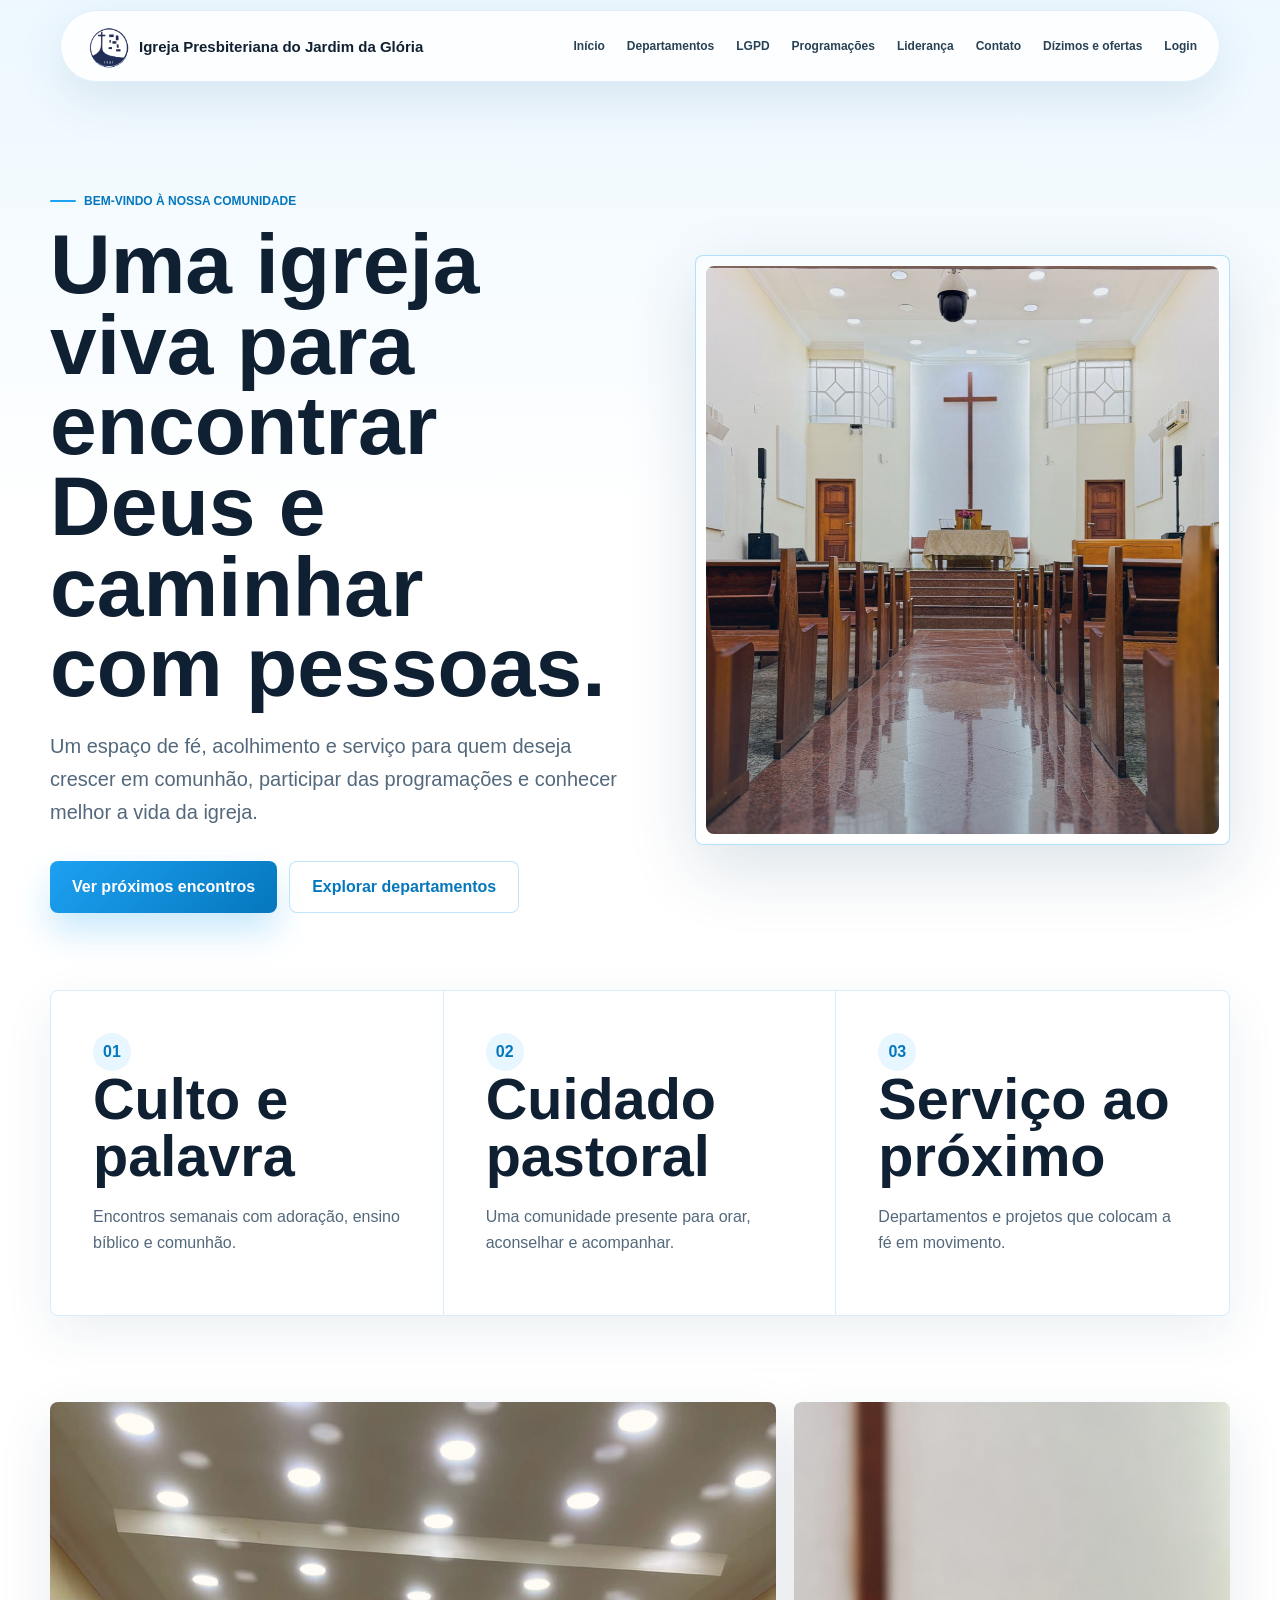
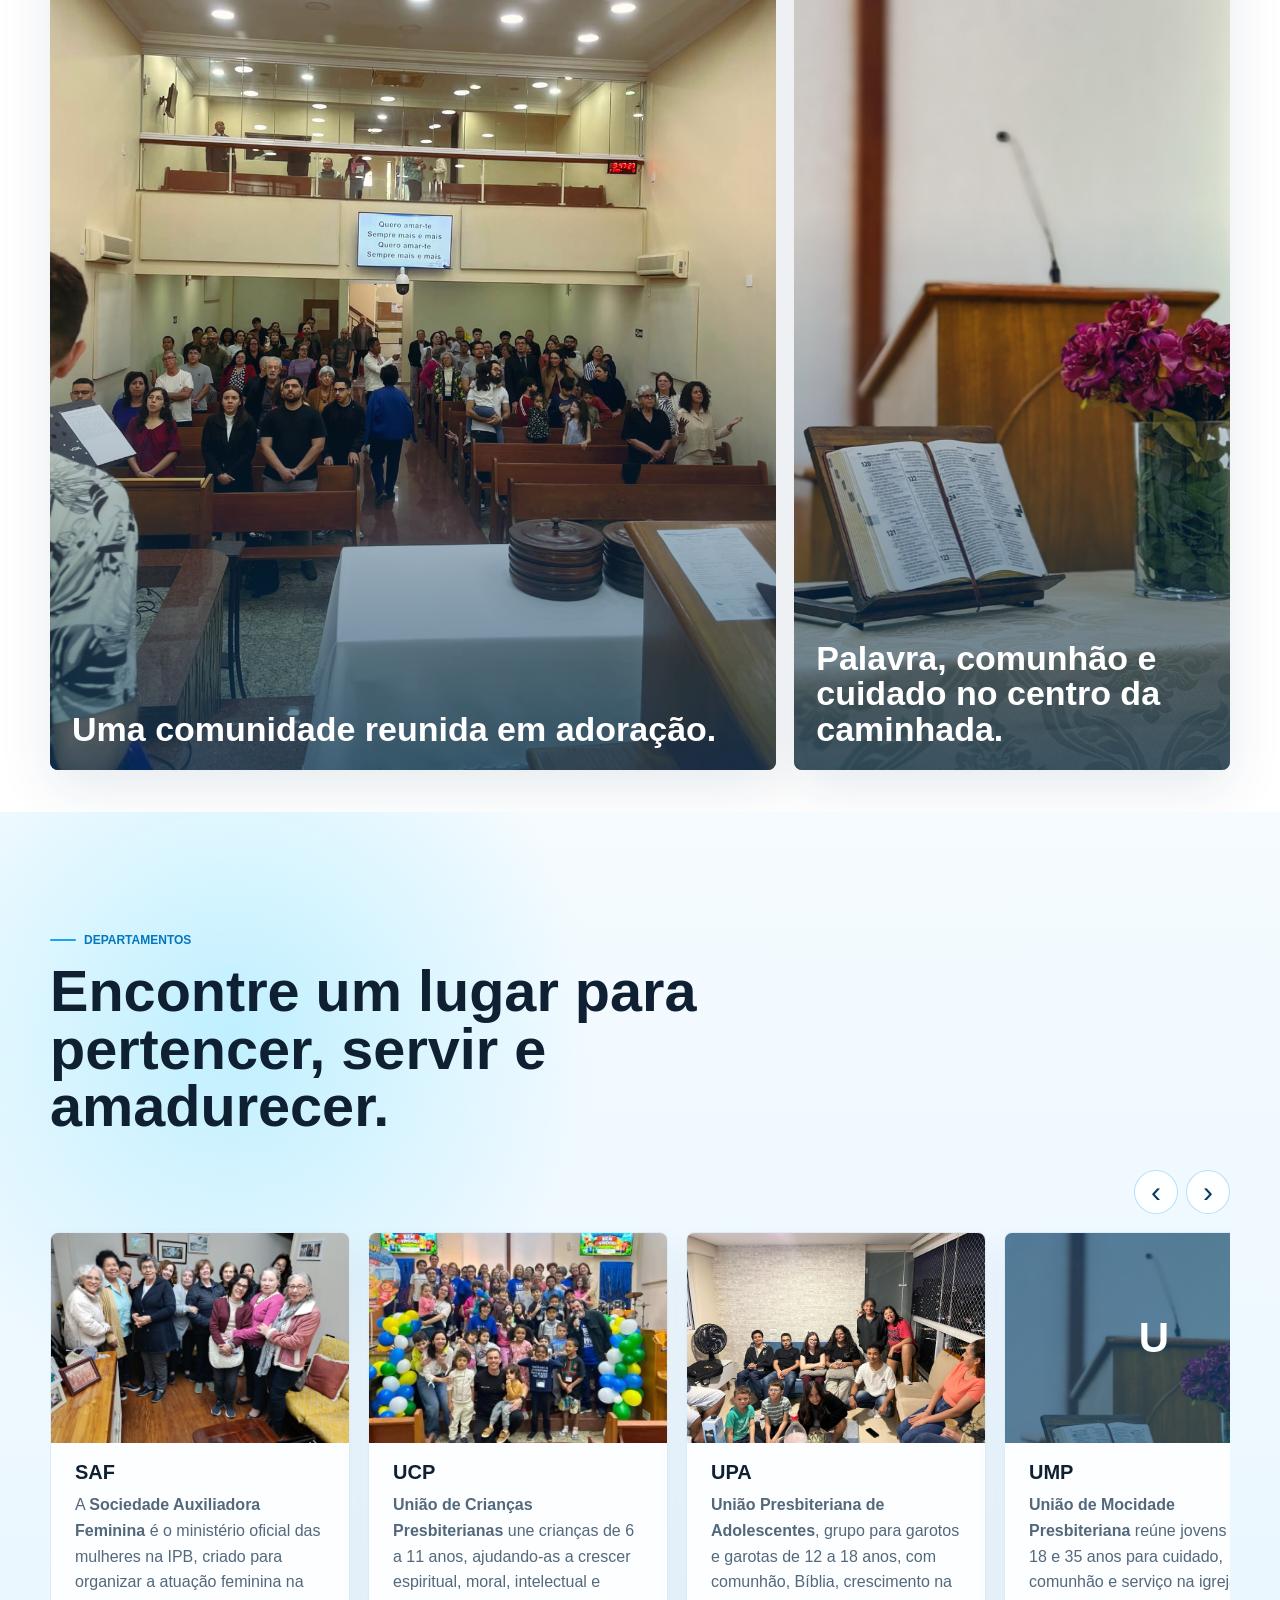
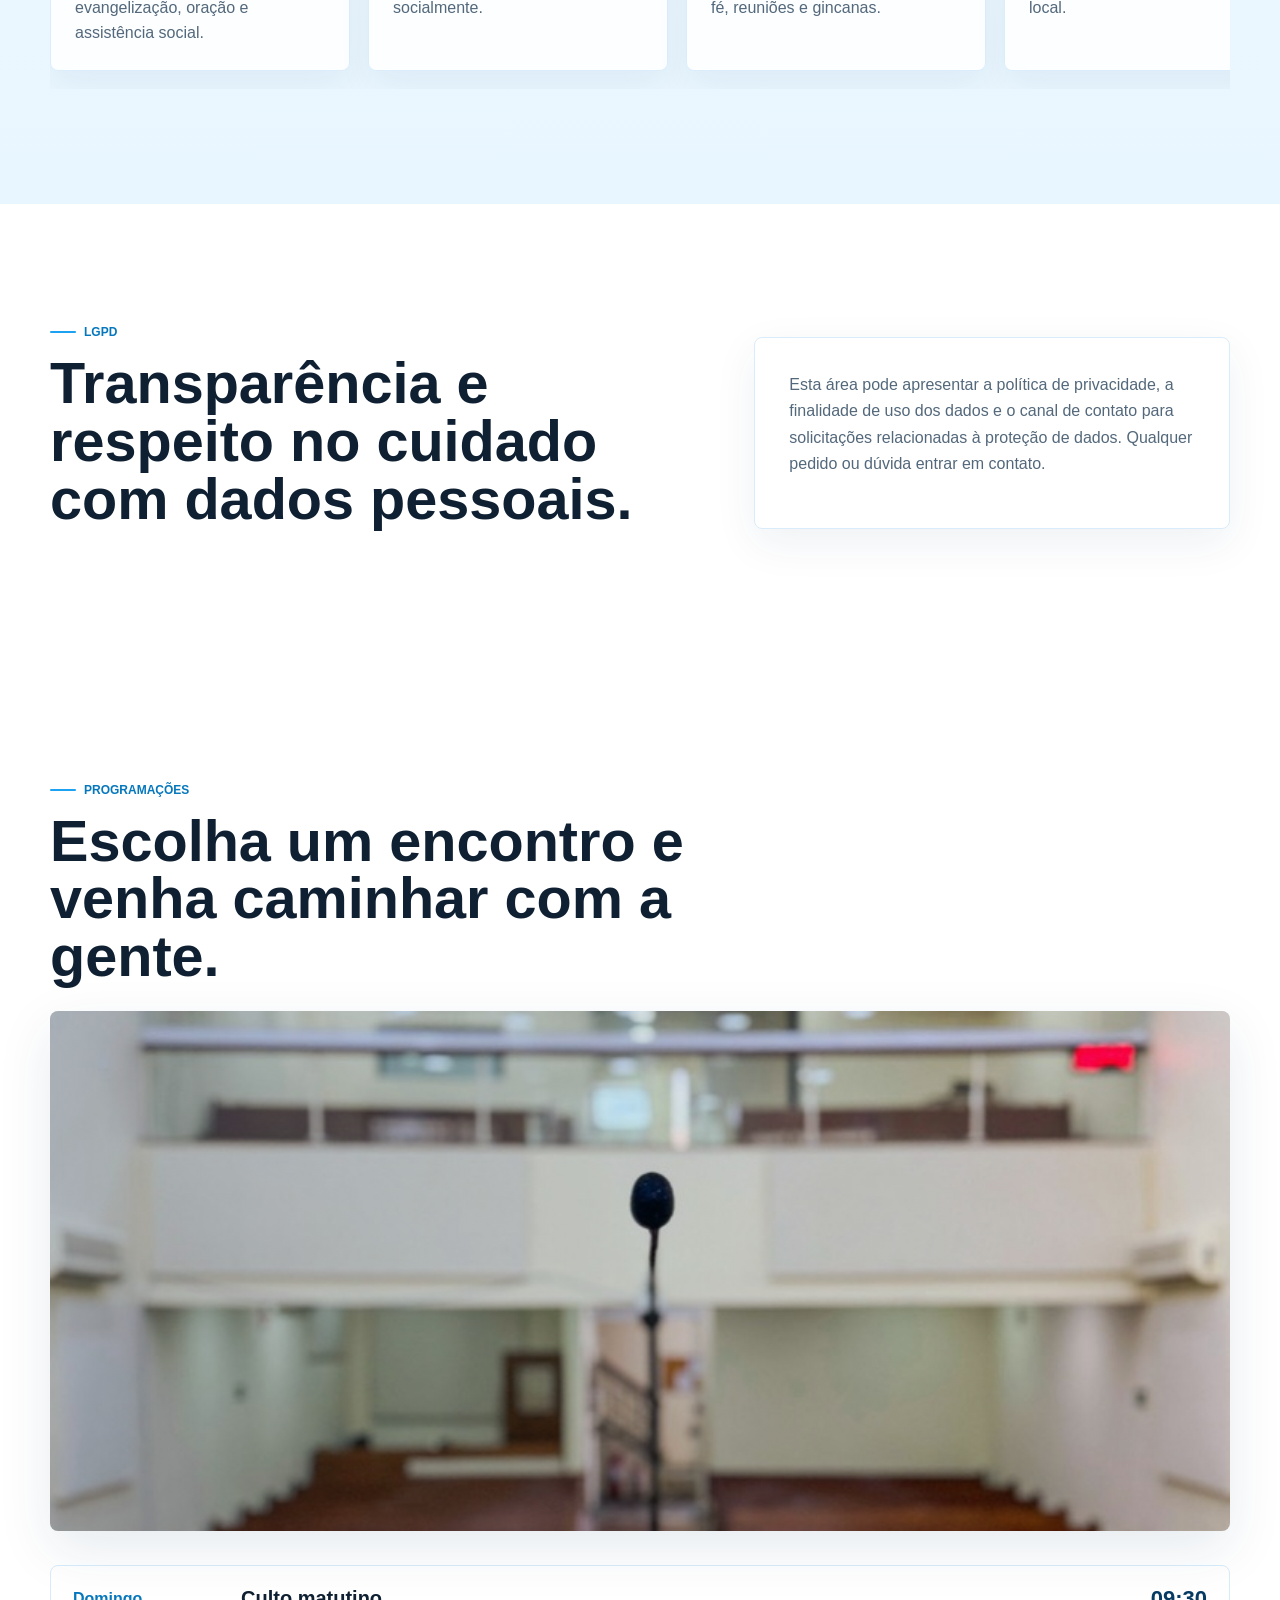
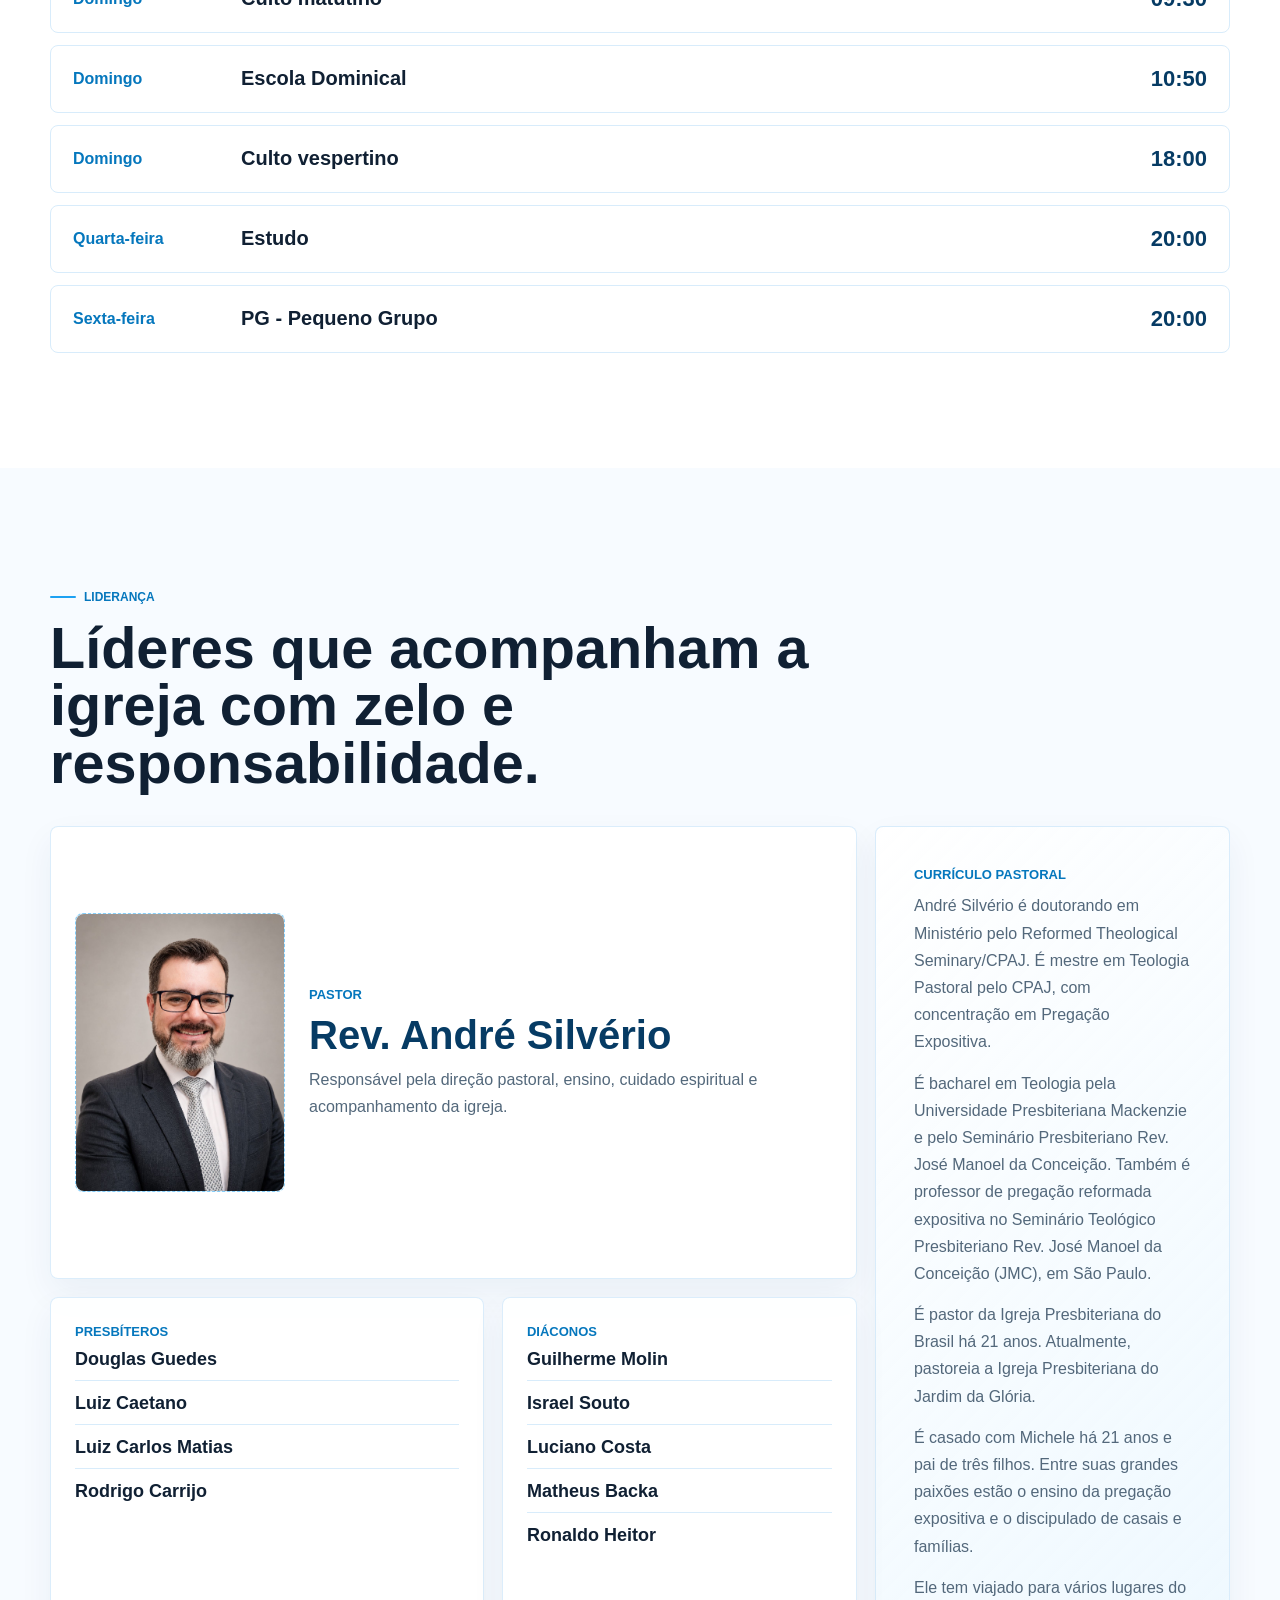
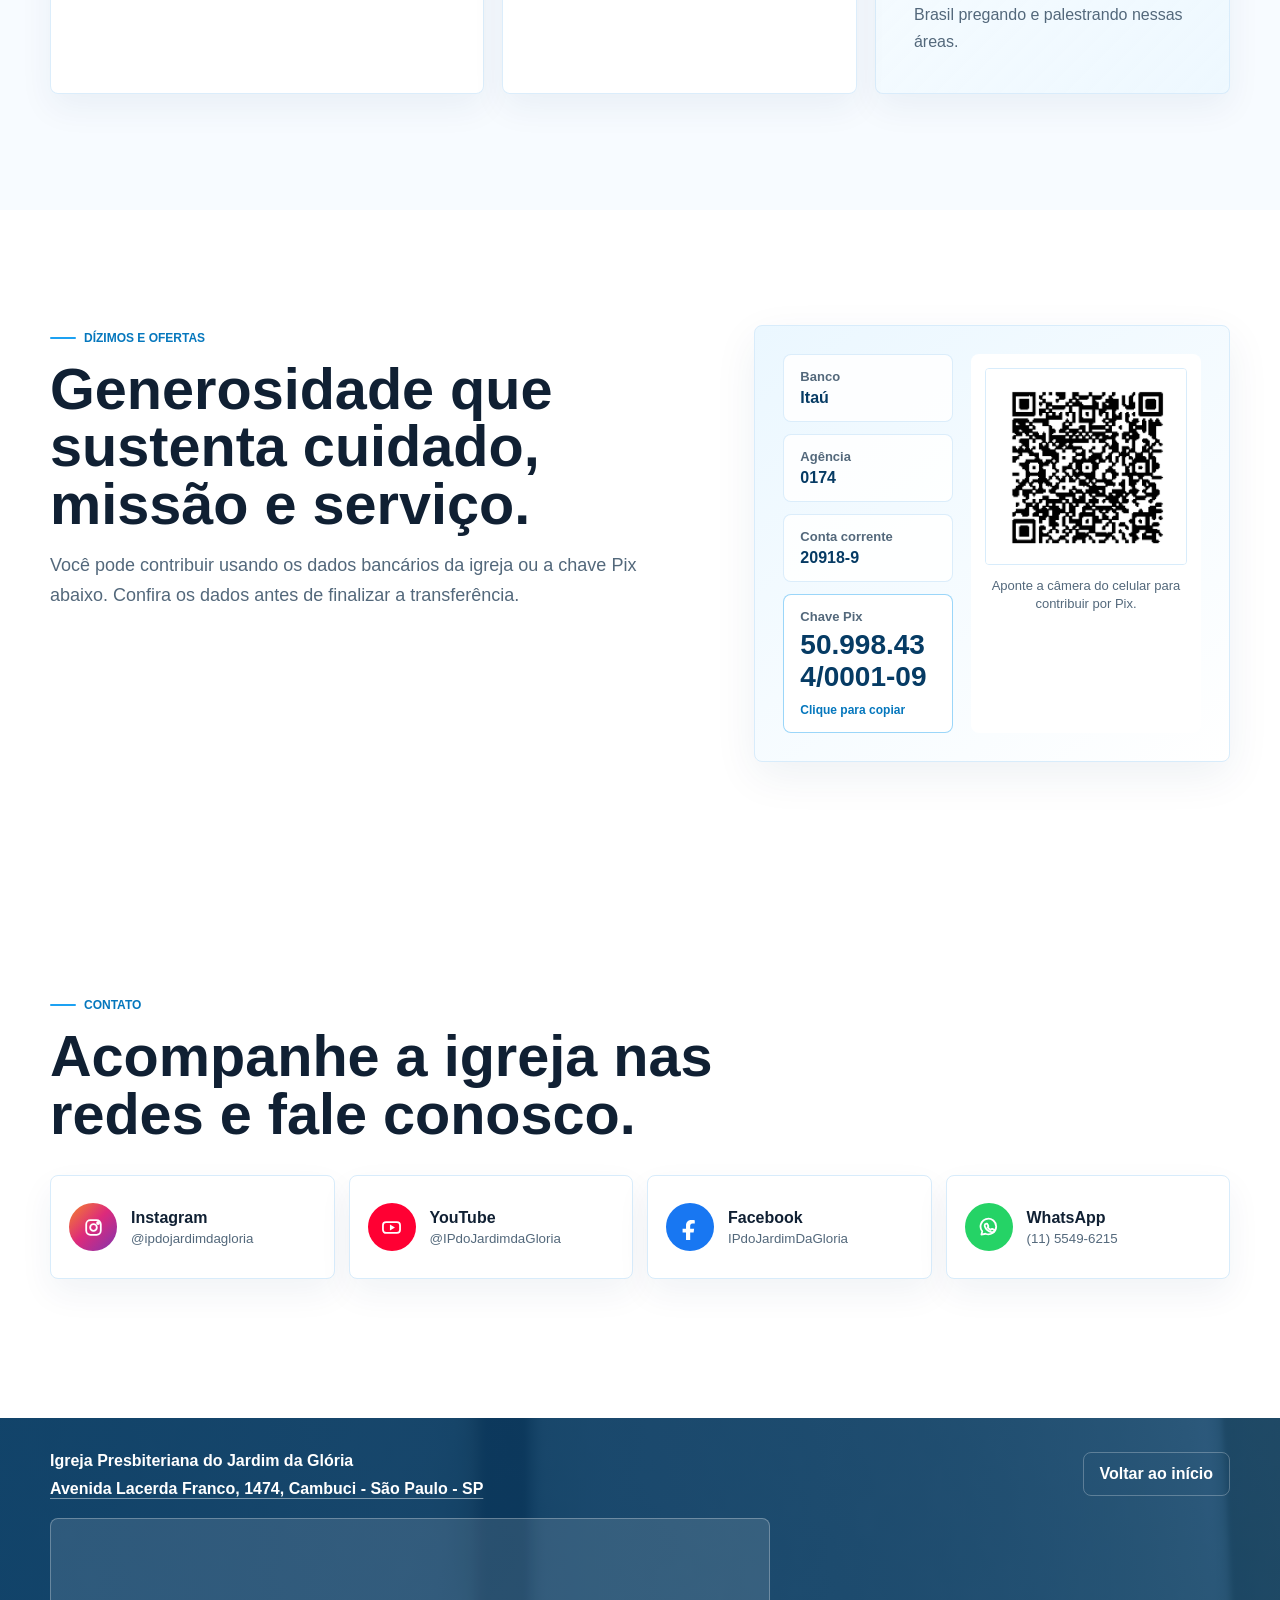
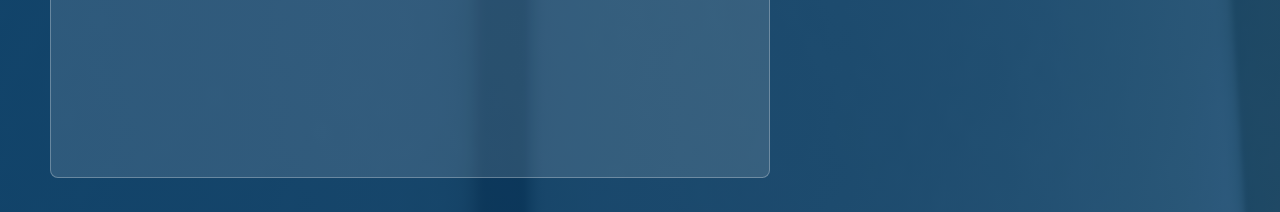
==== index.html @ 9a606717 "Add files via upload" ====
<!doctype html>
<html lang="pt-BR">
  <head>
    <meta charset="UTF-8" />
    <meta name="viewport" content="width=device-width, initial-scale=1.0" />
    <title>IPJG</title>
    <meta
      name="description"
      content="Landing page institucional com programações, departamentos, liderança, LGPD e dízimos."
    />
    <link rel="icon" type="image/png" href="imagens/favicon.png" />
    <link rel="apple-touch-icon" href="imagens/logo-ipjg.png" />
    <link rel="stylesheet" href="style.css" />
  </head>
  <body>
    <main>
      <header class="site-header">
        <a class="brand" href="#inicio" aria-label="Voltar para o início">
          <span class="brand-mark">
            <img src="imagens/logo-ipjg.png" alt="Logo da Igreja Presbiteriana do Jardim da Glória" />
          </span>
          <span>
            <strong>Igreja Presbiteriana do Jardim da Glória</strong>
          </span>
        </a>

        <nav class="main-nav" aria-label="Menu principal">
          <a href="#inicio">Início</a>
          <a href="#departamentos">Departamentos</a>
          <a href="#lgpd">LGPD</a>
          <a href="#programacoes">Programações</a>
          <a href="#lideranca">Liderança</a>
          <a href="#contato">Contato</a>
          <a href="#dizimos">Dízimos e ofertas</a>
          <a
            href="https://ipdojardimdagloria.org.br/login"
            target="_blank"
            rel="noopener noreferrer"
          >
            Login
          </a>
        </nav>
      </header>

      <section id="inicio" class="hero-section">
        <div class="hero-copy reveal">
          <p class="eyebrow">Bem-vindo à nossa comunidade</p>
          <h1>Uma igreja viva para encontrar Deus e caminhar com pessoas.</h1>
          <p class="hero-text">
            Um espaço de fé, acolhimento e serviço para quem deseja crescer em
            comunhão, participar das programações e conhecer melhor a vida da
            igreja.
          </p>
          <div class="hero-actions">
            <a class="primary-button" href="#programacoes">Ver próximos encontros</a>
            <a class="secondary-button" href="#departamentos">Explorar departamentos</a>
          </div>
        </div>

        <div class="hero-visual reveal" aria-label="Imagem institucional de uma igreja">
          <div class="hero-photo"></div>
        </div>
      </section>

      <section class="intro-band" aria-label="Resumo da igreja">
        <article class="metric-card">
          <span>01</span>
          <h2>Culto e palavra</h2>
          <p>Encontros semanais com adoração, ensino bíblico e comunhão.</p>
        </article>
        <article class="metric-card">
          <span>02</span>
          <h2>Cuidado pastoral</h2>
          <p>Uma comunidade presente para orar, aconselhar e acompanhar.</p>
        </article>
        <article class="metric-card">
          <span>03</span>
          <h2>Serviço ao próximo</h2>
          <p>Departamentos e projetos que colocam a fé em movimento.</p>
        </article>
      </section>

      <section class="photo-story" aria-label="Fotos da igreja">
        <figure class="story-card story-large">
          <img src="imagens/salao.jpg" alt="Igreja reunida durante o culto" />
          <figcaption>Uma comunidade reunida em adoração.</figcaption>
        </figure>
        <figure class="story-card">
          <img src="imagens/biblia.jpg" alt="Bíblia aberta sobre a mesa da igreja" />
          <figcaption>Palavra, comunhão e cuidado no centro da caminhada.</figcaption>
        </figure>
      </section>

      <section id="departamentos" class="content-section blue-section">
        <div class="section-heading">
          <p class="eyebrow">Departamentos</p>
          <h2>Encontre um lugar para pertencer, servir e amadurecer.</h2>
        </div>
        <div class="department-carousel">
          <div class="carousel-actions" aria-label="Controles do carrossel de departamentos">
            <button class="carousel-button" type="button" data-carousel-prev aria-label="Departamento anterior">
              ‹
            </button>
            <button class="carousel-button" type="button" data-carousel-next aria-label="Próximo departamento">
              ›
            </button>
          </div>

          <div class="department-track" data-department-track tabindex="0" aria-label="Departamentos da igreja">
            <article class="department-card department-photo-card department-saf">
              <img src="imagens/departamento-saf.jpg" alt="Mulheres da SAF reunidas na igreja" />
              <h3>SAF</h3>
              <p>
                A <strong>Sociedade Auxiliadora Feminina</strong> é o ministério
                oficial das mulheres na IPB, criado para organizar a atuação
                feminina na evangelização, oração e assistência social.
              </p>
            </article>

            <article class="department-card department-photo-card department-ucp">
              <img src="imagens/criancas.jpg" alt="Crianças da UCP reunidas na igreja" />
              <h3>UCP</h3>
              <p>
                <strong>União de Crianças Presbiterianas</strong> une crianças
                de 6 a 11 anos, ajudando-as a crescer espiritual, moral,
                intelectual e socialmente.
              </p>
            </article>

            <article class="department-card department-photo-card department-upa">
              <img src="imagens/upa.jpg" alt="Adolescentes da UPA reunidos em comunhão" />
              <h3>UPA</h3>
              <p>
                <strong>União Presbiteriana de Adolescentes</strong>, grupo para
                garotos e garotas de 12 a 18 anos, com comunhão, Bíblia,
                crescimento na fé, reuniões e gincanas.
              </p>
            </article>

            <article class="department-card">
              <div class="department-photo-placeholder" aria-hidden="true">U</div>
              <h3>UMP</h3>
              <p>
                <strong>União de Mocidade Presbiteriana</strong> reúne jovens
                entre 18 e 35 anos para cuidado, comunhão e serviço na igreja
                local.
              </p>
            </article>

            <article class="department-card department-photo-card department-casais">
              <img src="imagens/casais.jpeg" alt="Casais da igreja reunidos em comunhão" />
              <h3>Casais</h3>
              <p>
                Fortalecimento matrimonial, edificação de famílias, estudos,
                encontros especiais e aconselhamento pastoral.
              </p>
            </article>
          </div>
        </div>
      </section>

      <section id="lgpd" class="content-section split-section lgpd-section">
        <div class="section-heading">
          <p class="eyebrow">LGPD</p>
          <h2>Transparência e respeito no cuidado com dados pessoais.</h2>
        </div>
        <div class="info-panel">
          <p>
            Esta área pode apresentar a política de privacidade, a finalidade de
            uso dos dados e o canal de contato para solicitações relacionadas à
            proteção de dados. Qualquer pedido ou dúvida entrar em contato.
          </p>
        </div>
      </section>

      <section id="programacoes" class="content-section schedule-section">
        <div class="section-heading">
          <p class="eyebrow">Programações</p>
          <h2>Escolha um encontro e venha caminhar com a gente.</h2>
        </div>
        <figure class="program-photo">
          <img src="imagens/pulpito.jpg" alt="Púlpito com Bíblia aberta visto do salão da igreja" />
        </figure>
        <div class="schedule-list">
          <article class="schedule-item">
            <span>Domingo</span>
            <h3>Culto matutino</h3>
            <strong>09:30</strong>
          </article>
          <article class="schedule-item">
            <span>Domingo</span>
            <h3>Escola Dominical</h3>
            <strong>10:50</strong>
          </article>
          <article class="schedule-item">
            <span>Domingo</span>
            <h3>Culto vespertino</h3>
            <strong>18:00</strong>
          </article>
          <article class="schedule-item">
            <span>Quarta-feira</span>
            <h3>Estudo</h3>
            <strong>20:00</strong>
          </article>
          <article class="schedule-item">
            <span>Sexta-feira</span>
            <h3>PG - Pequeno Grupo</h3>
            <strong>20:00</strong>
          </article>
        </div>
      </section>

      <section id="lideranca" class="content-section leadership-section">
        <div class="section-heading">
          <p class="eyebrow">Liderança</p>
          <h2>Líderes que acompanham a igreja com zelo e responsabilidade.</h2>
        </div>

        <div class="leadership-layout">
          <article class="pastor-card">
            <div class="pastor-photo-placeholder">
              <img src="imagens/pastor.jpg" alt="Foto do Rev. André Silvério" />
            </div>
            <div>
              <span class="leader-label">Pastor</span>
              <h3>Rev. André Silvério</h3>
              <p>
                Responsável pela direção pastoral, ensino, cuidado espiritual e
                acompanhamento da igreja.
              </p>
            </div>
          </article>

          <article class="pastor-curriculum" aria-label="Currículo pastoral do Rev. André Silvério">
            <span class="leader-label">Currículo pastoral</span>
            <div class="curriculum-columns">
              <p>
                André Silvério é doutorando em Ministério pelo Reformed
                Theological Seminary/CPAJ. É mestre em Teologia Pastoral pelo
                CPAJ, com concentração em Pregação Expositiva.
              </p>
              <p>
                É bacharel em Teologia pela Universidade Presbiteriana Mackenzie
                e pelo Seminário Presbiteriano Rev. José Manoel da Conceição.
                Também é professor de pregação reformada expositiva no Seminário
                Teológico Presbiteriano Rev. José Manoel da Conceição (JMC), em
                São Paulo.
              </p>
              <p>
                É pastor da Igreja Presbiteriana do Brasil há 21 anos.
                Atualmente, pastoreia a Igreja Presbiteriana do Jardim da
                Glória.
              </p>
              <p>
                É casado com Michele há 21 anos e pai de três filhos. Entre suas
                grandes paixões estão o ensino da pregação expositiva e o
                discipulado de casais e famílias.
              </p>
              <p>
                Ele tem viajado para vários lugares do Brasil pregando e
                palestrando nessas áreas.
              </p>
            </div>
          </article>

          <article class="leader-list-card">
            <span class="leader-label">Presbíteros</span>
            <ul>
              <li>Douglas Guedes</li>
              <li>Luiz Caetano</li>
              <li>Luiz Carlos Matias</li>
              <li>Rodrigo Carrijo</li>
            </ul>
          </article>

          <article class="leader-list-card">
            <span class="leader-label">Diáconos</span>
            <ul>
              <li>Guilherme Molin</li>
              <li>Israel Souto</li>
              <li>Luciano Costa</li>
              <li>Matheus Backa</li>
              <li>Ronaldo Heitor</li>
            </ul>
          </article>
        </div>
      </section>

      <section id="dizimos" class="content-section split-section">
        <div class="section-heading">
          <p class="eyebrow">Dízimos e ofertas</p>
          <h2>Generosidade que sustenta cuidado, missão e serviço.</h2>
          <p class="section-text">
            Você pode contribuir usando os dados bancários da igreja ou a chave
            Pix abaixo. Confira os dados antes de finalizar a transferência.
          </p>
        </div>
        <div class="contribution-panel">
          <div class="bank-details">
            <div class="detail-row">
              <span>Banco</span>
              <strong>Itaú</strong>
            </div>
            <div class="detail-row">
              <span>Agência</span>
              <strong>0174</strong>
            </div>
            <div class="detail-row">
              <span>Conta corrente</span>
              <strong>20918-9</strong>
            </div>
            <button
              class="pix-key"
              type="button"
              data-copy-pix
              data-pix-key="50.998.434/0001-09"
              aria-label="Copiar chave Pix 50.998.434/0001-09"
            >
              <span>Chave Pix</span>
              <strong>50.998.434/0001-09</strong>
              <small data-copy-feedback>Clique para copiar</small>
            </button>
          </div>

          <div class="qr-card">
            <img
              src="imagens/qrcode-pix.png"
              alt="QR Code Pix para dízimos e ofertas da igreja"
            />
            <p>Aponte a câmera do celular para contribuir por Pix.</p>
          </div>
        </div>
      </section>

      <section id="contato" class="contact-section" aria-label="Canais de contato e redes sociais">
        <div class="section-heading">
          <p class="eyebrow">Contato</p>
          <h2>Acompanhe a igreja nas redes e fale conosco.</h2>
        </div>

        <div class="social-grid">
          <a
            class="social-card"
            href="https://www.instagram.com/ipdojardimdagloria/"
            target="_blank"
            rel="noopener noreferrer"
          >
            <span class="social-icon instagram-icon" aria-hidden="true">
              <svg viewBox="0 0 24 24" role="img">
                <rect x="5" y="5" width="14" height="14" rx="4"></rect>
                <circle cx="12" cy="12" r="3.2"></circle>
                <circle cx="16.4" cy="7.7" r="1"></circle>
              </svg>
            </span>
            <span>
              <strong>Instagram</strong>
              <small>@ipdojardimdagloria</small>
            </span>
          </a>

          <a
            class="social-card"
            href="https://www.youtube.com/@IPdoJardimdaGloria"
            target="_blank"
            rel="noopener noreferrer"
          >
            <span class="social-icon youtube-icon" aria-hidden="true">
              <svg viewBox="0 0 24 24" role="img">
                <rect x="3.8" y="6.8" width="16.4" height="10.4" rx="3"></rect>
                <path d="M10.5 9.2v5.6l4.8-2.8z"></path>
              </svg>
            </span>
            <span>
              <strong>YouTube</strong>
              <small>@IPdoJardimdaGloria</small>
            </span>
          </a>

          <a
            class="social-card"
            href="https://www.facebook.com/IPdoJardimDaGloria"
            target="_blank"
            rel="noopener noreferrer"
          >
            <span class="social-icon facebook-icon" aria-hidden="true">
              <svg viewBox="0 0 24 24" role="img">
                <path d="M14 8.2h2.1V5.1c-.4-.1-1.7-.2-3.2-.2-3.1 0-5.2 1.9-5.2 5.4v3H4.4v3.5h3.3V24h4v-7.2h3.3l.5-3.5h-3.8v-2.6c0-1 .3-2.5 2.3-2.5z"></path>
              </svg>
            </span>
            <span>
              <strong>Facebook</strong>
              <small>IPdoJardimDaGloria</small>
            </span>
          </a>

          <a
            class="social-card"
            href="https://wa.me/551155496215"
            target="_blank"
            rel="noopener noreferrer"
          >
            <span class="social-icon whatsapp-icon" aria-hidden="true">
              <svg viewBox="0 0 24 24" role="img">
                <path d="M5.2 18.8 6 15.7A7.5 7.5 0 1 1 9.1 18l-3.9.8z"></path>
                <path d="M9.3 8.7c.2-.4.4-.4.7-.4h.5c.2 0 .4 0 .5.4l.8 1.8c.1.3.1.5-.1.7l-.5.6c.7 1.1 1.5 1.9 2.8 2.5l.7-.8c.2-.2.4-.3.7-.2l1.8.8c.3.1.4.3.4.6v.5c0 .4-.2.6-.5.8-.6.4-1.4.6-2.3.5-2.8-.4-5.7-3-6.4-5.7-.2-.8 0-1.6.4-2.1z"></path>
              </svg>
            </span>
            <span>
              <strong>WhatsApp</strong>
              <small>(11) 5549-6215</small>
            </span>
          </a>
        </div>
      </section>

      <footer class="site-footer">
        <div class="footer-content">
          <strong>Igreja Presbiteriana do Jardim da Glória</strong>
          <a
            class="address-link"
            href="https://www.google.com/maps/search/?api=1&query=Avenida%20Lacerda%20Franco%2C%201474%2C%20Cambuci%2C%20S%C3%A3o%20Paulo%20-%20SP"
            target="_blank"
            rel="noopener noreferrer"
          >
            Avenida Lacerda Franco, 1474, Cambuci - São Paulo - SP
          </a>
          <div class="map-frame" aria-label="Mapa com a localização da igreja">
            <iframe
              title="Mapa da Igreja Presbiteriana do Jardim da Glória"
              src="https://www.google.com/maps?q=Avenida%20Lacerda%20Franco%2C%201474%2C%20Cambuci%2C%20S%C3%A3o%20Paulo%20-%20SP&output=embed"
              loading="lazy"
              referrerpolicy="no-referrer-when-downgrade"
            ></iframe>
          </div>
        </div>
        <a href="#inicio">Voltar ao início</a>
      </footer>
    </main>
    <script>
      const departmentTrack = document.querySelector("[data-department-track]");
      const previousDepartmentButton = document.querySelector("[data-carousel-prev]");
      const nextDepartmentButton = document.querySelector("[data-carousel-next]");
      const pixCopyButton = document.querySelector("[data-copy-pix]");
      const pixCopyFeedback = document.querySelector("[data-copy-feedback]");

      function scrollDepartments(direction) {
        if (!departmentTrack) return;

        const firstCard = departmentTrack.querySelector(".department-card");
        const cardWidth = firstCard ? firstCard.offsetWidth : 320;
        departmentTrack.scrollBy({
          left: direction * (cardWidth + 18),
          behavior: "smooth",
        });
      }

      if (previousDepartmentButton) {
        previousDepartmentButton.addEventListener("click", function () {
          scrollDepartments(-1);
        });
      }

      if (nextDepartmentButton) {
        nextDepartmentButton.addEventListener("click", function () {
          scrollDepartments(1);
        });
      }

      function setPixFeedback(message) {
        if (!pixCopyFeedback) return;

        pixCopyFeedback.textContent = message;
        window.clearTimeout(pixCopyFeedback.timeoutId);
        pixCopyFeedback.timeoutId = window.setTimeout(function () {
          pixCopyFeedback.textContent = "Clique para copiar";
        }, 2200);
      }

      function copyPixKey() {
        if (!pixCopyButton) return;

        const pixKey = pixCopyButton.getAttribute("data-pix-key");
        if (!pixKey) return;

        if (navigator.clipboard && window.isSecureContext) {
          navigator.clipboard
            .writeText(pixKey)
            .then(function () {
              setPixFeedback("Chave copiada");
            })
            .catch(function () {
              setPixFeedback("Não foi possível copiar");
            });
          return;
        }

        const temporaryInput = document.createElement("textarea");
        temporaryInput.value = pixKey;
        temporaryInput.setAttribute("readonly", "");
        temporaryInput.style.position = "fixed";
        temporaryInput.style.left = "-9999px";
        document.body.appendChild(temporaryInput);
        temporaryInput.select();

        try {
          document.execCommand("copy");
          setPixFeedback("Chave copiada");
        } catch (error) {
          setPixFeedback("Não foi possível copiar");
        }

        document.body.removeChild(temporaryInput);
      }

      if (pixCopyButton) {
        pixCopyButton.addEventListener("click", copyPixKey);
      }
    </script>
  </body>
</html>
---- style.css ----
:root {
  --background: #ffffff;
  --foreground: #102033;
  --blue: #1da1f2;
  --blue-strong: #0577bd;
  --blue-deep: #063b64;
  --blue-soft: #e8f6ff;
  --blue-faint: #f5fbff;
  --aqua: #49d8ff;
  --ink-soft: #53687b;
  --line: #d8ecfb;
  --shadow: 0 24px 70px rgba(6, 59, 100, 0.14);
}

* {
  box-sizing: border-box;
}

html {
  scroll-behavior: smooth;
}

body {
  margin: 0;
  background:
    linear-gradient(180deg, rgba(232, 246, 255, 0.8), rgba(255, 255, 255, 0) 520px),
    var(--background);
  color: var(--foreground);
  font-family: Arial, Helvetica, sans-serif;
}

a {
  color: inherit;
  text-decoration: none;
}

a:focus-visible {
  outline: 3px solid rgba(29, 161, 242, 0.42);
  outline-offset: 4px;
}

main {
  overflow-x: hidden;
  padding-top: 96px;
}

.site-header {
  position: fixed;
  top: 10px;
  left: 50%;
  z-index: 1000;
  display: flex;
  width: min(1160px, calc(100% - 28px));
  align-items: center;
  justify-content: space-between;
  gap: 14px;
  margin: 0;
  padding: 8px 12px 8px 14px;
  border: 1px solid rgba(216, 236, 251, 0.82);
  border-radius: 999px;
  background: rgba(255, 255, 255, 0.82);
  box-shadow: 0 18px 50px rgba(6, 59, 100, 0.1);
  backdrop-filter: blur(18px);
  transform: translateX(-50%);
}

.brand {
  display: inline-flex;
  align-items: center;
  gap: 10px;
  min-width: 0;
}

.brand-mark {
  display: inline-flex;
  width: 54px;
  height: 54px;
  align-items: center;
  justify-content: center;
  flex: 0 0 auto;
}

.brand-mark img {
  width: 100%;
  height: 100%;
  display: block;
  object-fit: contain;
  object-position: center;
}

.brand strong,
.brand small {
  display: block;
}

.brand strong {
  font-size: 15px;
  line-height: 1;
  overflow-wrap: anywhere;
}

.brand small {
  color: var(--ink-soft);
  font-size: 12px;
  margin-top: 3px;
}

.main-nav {
  display: flex;
  flex-wrap: wrap;
  justify-content: flex-end;
  gap: 2px;
  font-size: 12px;
  font-weight: 800;
}

.main-nav a {
  border-radius: 999px;
  padding: 8px 10px;
  color: #294154;
  transition: background 180ms ease, color 180ms ease, transform 180ms ease;
}

.main-nav a:hover,
.main-nav a:focus-visible {
  background: var(--blue-soft);
  color: var(--blue-strong);
  transform: translateY(-1px);
}

.hero-section {
  display: grid;
  grid-template-columns: minmax(0, 1.03fr) minmax(320px, 0.97fr);
  gap: clamp(32px, 6vw, 80px);
  align-items: center;
  width: min(1180px, calc(100% - 32px));
  min-height: calc(100svh - 90px);
  margin: 0 auto;
  padding: clamp(52px, 8vw, 92px) 0 clamp(42px, 6vw, 82px);
}

.hero-copy {
  max-width: 690px;
}

.eyebrow {
  display: inline-flex;
  align-items: center;
  gap: 8px;
  margin: 0 0 16px;
  color: var(--blue-strong);
  font-size: 12px;
  font-weight: 900;
  letter-spacing: 0;
  text-transform: uppercase;
}

.eyebrow::before {
  content: "";
  width: 26px;
  height: 2px;
  border-radius: 999px;
  background: var(--blue);
}

h1,
h2,
h3,
p {
  margin-top: 0;
}

h1 {
  max-width: 760px;
  margin-bottom: 22px;
  font-size: clamp(44px, 7vw, 84px);
  line-height: 0.96;
  letter-spacing: 0;
}

h2 {
  max-width: 780px;
  margin-bottom: 18px;
  font-size: clamp(31px, 4.5vw, 58px);
  line-height: 1;
  letter-spacing: 0;
}

h3 {
  margin-bottom: 9px;
  font-size: 20px;
  line-height: 1.18;
}

.hero-text {
  max-width: 650px;
  color: var(--ink-soft);
  font-size: 20px;
  line-height: 1.65;
}

.hero-actions {
  display: flex;
  flex-wrap: wrap;
  gap: 12px;
  margin-top: 32px;
}

.primary-button,
.secondary-button {
  display: inline-flex;
  min-height: 52px;
  align-items: center;
  justify-content: center;
  border-radius: 8px;
  padding: 0 22px;
  font-weight: 900;
  transition: transform 180ms ease, box-shadow 180ms ease, background 180ms ease;
}

.primary-button {
  background: linear-gradient(135deg, var(--blue), var(--blue-strong));
  color: #ffffff;
  box-shadow: 0 18px 34px rgba(29, 161, 242, 0.24);
}

.secondary-button {
  border: 1px solid rgba(29, 161, 242, 0.28);
  background: rgba(255, 255, 255, 0.72);
  color: var(--blue-strong);
}

.primary-button:hover,
.secondary-button:hover {
  transform: translateY(-2px);
}

.hero-visual {
  position: relative;
  min-height: 590px;
  border: 1px solid rgba(29, 161, 242, 0.32);
  border-radius: 8px;
  padding: 10px;
  background: rgba(255, 255, 255, 0.38);
  box-shadow: var(--shadow);
}

.hero-photo {
  position: absolute;
  inset: 10px;
  border-radius: 8px;
  background:
    linear-gradient(180deg, rgba(6, 59, 100, 0.08), rgba(6, 59, 100, 0.32)),
    url("imagens/hero.jpg");
  background-position: center;
  background-size: cover;
  transition: transform 420ms ease, filter 420ms ease;
}

.hero-visual:hover .hero-photo {
  transform: scale(1.025);
}

.intro-band {
  display: grid;
  grid-template-columns: repeat(3, minmax(0, 1fr));
  width: min(1180px, calc(100% - 32px));
  margin: 0 auto clamp(18px, 4vw, 42px);
  overflow: hidden;
  border: 1px solid var(--line);
  border-radius: 8px;
  background: #ffffff;
  box-shadow: 0 16px 50px rgba(6, 59, 100, 0.08);
}

.metric-card {
  min-height: 218px;
  padding: clamp(26px, 4vw, 42px);
  border-right: 1px solid var(--line);
}

.metric-card:last-child {
  border-right: 0;
}

.metric-card span,
.department-card span {
  display: inline-grid;
  min-width: 38px;
  height: 38px;
  place-items: center;
  border-radius: 999px;
  background: var(--blue-soft);
  color: var(--blue-strong);
  font-weight: 900;
}

.intro-band p,
.department-card p,
.info-panel p,
.site-footer p {
  color: var(--ink-soft);
  line-height: 1.65;
}

.photo-story {
  display: grid;
  grid-template-columns: minmax(0, 1.25fr) minmax(280px, 0.75fr);
  gap: 18px;
  width: min(1180px, calc(100% - 32px));
  margin: 0 auto;
  padding: clamp(28px, 4vw, 44px) 0 clamp(22px, 4vw, 42px);
}

.story-card {
  position: relative;
  min-height: 440px;
  margin: 0;
  overflow: hidden;
  border-radius: 8px;
  background: var(--blue-soft);
  box-shadow: 0 18px 54px rgba(6, 59, 100, 0.1);
}

.story-large {
  min-height: 560px;
}

.story-card img,
.program-photo img {
  width: 100%;
  height: 100%;
  display: block;
  object-fit: cover;
  transition: transform 420ms ease, filter 420ms ease;
}

.story-card:hover img,
.program-photo:hover img {
  transform: scale(1.025);
}

.story-card::after,
.program-photo::after {
  position: absolute;
  inset: 0;
  background: linear-gradient(180deg, transparent 42%, rgba(6, 59, 100, 0.68));
  content: "";
}

.story-card figcaption {
  position: absolute;
  right: 22px;
  bottom: 22px;
  left: 22px;
  z-index: 1;
  color: #ffffff;
  font-size: clamp(20px, 3vw, 34px);
  font-weight: 900;
  line-height: 1.05;
}

.content-section {
  width: min(1180px, calc(100% - 32px));
  margin: 0 auto;
  padding: clamp(66px, 9vw, 118px) 0;
  scroll-margin-top: 112px;
}

.section-heading {
  max-width: 780px;
}

.section-text {
  max-width: 620px;
  color: var(--ink-soft);
  font-size: 18px;
  line-height: 1.65;
}

.split-section {
  display: grid;
  grid-template-columns: minmax(0, 0.95fr) minmax(300px, 0.72fr);
  gap: clamp(28px, 6vw, 86px);
  align-items: start;
}

.info-panel {
  border: 1px solid var(--line);
  border-radius: 8px;
  padding: clamp(22px, 4vw, 34px);
  background: rgba(255, 255, 255, 0.78);
  box-shadow: 0 14px 44px rgba(6, 59, 100, 0.07);
}

.contribution-panel {
  display: grid;
  grid-template-columns: minmax(0, 1fr) minmax(190px, 230px);
  gap: 18px;
  border: 1px solid var(--line);
  border-radius: 8px;
  padding: clamp(20px, 3vw, 28px);
  background:
    linear-gradient(145deg, rgba(232, 246, 255, 0.88), rgba(255, 255, 255, 0.9)),
    #ffffff;
  box-shadow: 0 14px 44px rgba(6, 59, 100, 0.07);
}

.bank-details {
  display: grid;
  gap: 12px;
}

.detail-row,
.pix-key {
  border: 1px solid rgba(216, 236, 251, 0.92);
  border-radius: 8px;
  padding: 14px 16px;
  background: rgba(255, 255, 255, 0.86);
}

.detail-row span,
.pix-key span {
  display: block;
  color: var(--ink-soft);
  font-size: 13px;
  font-weight: 800;
}

.detail-row strong,
.pix-key strong {
  display: block;
  margin-top: 5px;
  color: var(--blue-deep);
  overflow-wrap: anywhere;
}

.pix-key {
  border-color: rgba(29, 161, 242, 0.44);
  background: #ffffff;
  cursor: pointer;
  font: inherit;
  text-align: left;
  transition: border-color 180ms ease, box-shadow 180ms ease, transform 180ms ease;
}

.pix-key strong {
  font-size: clamp(22px, 3vw, 28px);
}

.pix-key small {
  display: inline-flex;
  margin-top: 10px;
  color: var(--blue-strong);
  font-size: 12px;
  font-weight: 900;
}

.pix-key:hover,
.pix-key:focus-visible {
  border-color: rgba(29, 161, 242, 0.74);
  box-shadow: 0 14px 30px rgba(6, 59, 100, 0.1);
  transform: translateY(-1px);
}

.qr-card {
  display: grid;
  align-content: start;
  gap: 12px;
  border-radius: 8px;
  padding: 14px;
  background: #ffffff;
  text-align: center;
}

.qr-card img {
  width: 100%;
  max-width: 260px;
  height: auto;
  justify-self: center;
  border: 1px solid var(--line);
  border-radius: 4px;
  image-rendering: crisp-edges;
}

.qr-card p {
  margin: 0;
  color: var(--ink-soft);
  font-size: 13px;
  line-height: 1.4;
}

.text-link {
  display: inline-flex;
  margin-top: 10px;
  color: var(--blue-strong);
  font-weight: 900;
}

.blue-section,
.leadership-section {
  position: relative;
  width: 100%;
  max-width: none;
  padding-inline: max(16px, calc((100% - 1180px) / 2));
}

.blue-section {
  background:
    radial-gradient(circle at 18% 22%, rgba(73, 216, 255, 0.3), transparent 28%),
    linear-gradient(180deg, var(--blue-faint), var(--blue-soft));
}

.department-carousel {
  position: relative;
  margin-top: 34px;
}

.carousel-actions {
  display: flex;
  justify-content: flex-end;
  gap: 8px;
  margin-bottom: 14px;
}

.carousel-button {
  display: inline-grid;
  width: 44px;
  height: 44px;
  place-items: center;
  border: 1px solid rgba(29, 161, 242, 0.32);
  border-radius: 50%;
  background: rgba(255, 255, 255, 0.9);
  color: var(--blue-deep);
  cursor: pointer;
  font-size: 30px;
  line-height: 1;
  transition: background 180ms ease, transform 180ms ease, border-color 180ms ease;
}

.carousel-button:hover,
.carousel-button:focus-visible {
  border-color: rgba(29, 161, 242, 0.64);
  background: #ffffff;
  transform: translateY(-1px);
}

.department-track {
  display: grid;
  grid-auto-columns: minmax(300px, 360px);
  grid-auto-flow: column;
  gap: 18px;
  overflow-x: auto;
  padding: 4px 2px 18px;
  scroll-behavior: smooth;
  scroll-snap-type: x mandatory;
  scrollbar-width: thin;
  scrollbar-color: rgba(29, 161, 242, 0.45) transparent;
}

.department-card {
  display: flex;
  min-height: 390px;
  flex-direction: column;
  scroll-snap-align: start;
  overflow: hidden;
  border: 1px solid rgba(216, 236, 251, 0.92);
  border-radius: 8px;
  padding: 0;
  background: rgba(255, 255, 255, 0.86);
  box-shadow: 0 14px 34px rgba(6, 59, 100, 0.06);
  transition: transform 180ms ease, box-shadow 180ms ease, border-color 180ms ease;
}

.department-card:hover,
.schedule-item:hover {
  border-color: rgba(29, 161, 242, 0.48);
  box-shadow: 0 22px 54px rgba(6, 59, 100, 0.12);
  transform: translateY(-3px);
}

.department-card h3 {
  margin: 18px 24px 8px;
}

.department-card p {
  flex: 1;
  margin: 0 24px 24px;
  line-height: 1.6;
}

.department-card span {
  margin: 24px 24px 0;
}

.department-photo-card img {
  width: 100%;
  height: 210px;
  display: block;
  object-fit: cover;
  object-position: center;
  transition: transform 420ms ease, filter 420ms ease;
}

.department-photo-card:hover img {
  transform: scale(1.025);
}

.department-ucp img {
  object-position: center 34%;
}

.department-casais img {
  object-position: center;
}

.department-photo-placeholder {
  display: grid;
  height: 210px;
  place-items: center;
  background:
    linear-gradient(135deg, rgba(29, 161, 242, 0.22), rgba(73, 216, 255, 0.16)),
    url("imagens/biblia.jpg");
  background-position: center;
  background-size: cover;
  color: #ffffff;
  font-size: 42px;
  font-weight: 900;
  isolation: isolate;
  position: relative;
}

.department-photo-placeholder::before {
  position: absolute;
  inset: 0;
  z-index: -1;
  background: rgba(6, 59, 100, 0.52);
  content: "";
}

.lgpd-section {
  align-items: center;
}

.schedule-list {
  display: grid;
  gap: 12px;
  margin-top: 34px;
}

.program-photo {
  position: relative;
  height: min(62vw, 520px);
  min-height: 340px;
  margin: 26px 0 30px;
  overflow: hidden;
  border-radius: 8px;
  background: var(--blue-soft);
  box-shadow: 0 18px 54px rgba(6, 59, 100, 0.1);
}

.program-photo img {
  object-position: center 42%;
}

.program-photo::after {
  background: linear-gradient(90deg, rgba(6, 59, 100, 0.2), rgba(6, 59, 100, 0));
}

.schedule-item {
  display: grid;
  grid-template-columns: 150px minmax(0, 1fr) 100px;
  gap: 18px;
  align-items: center;
  border: 1px solid var(--line);
  border-radius: 8px;
  padding: 20px 22px;
  background: #ffffff;
  transition: transform 180ms ease, box-shadow 180ms ease, border-color 180ms ease;
}

.schedule-item span {
  color: var(--blue-strong);
  font-weight: 900;
}

.schedule-item h3 {
  margin: 0;
}

.schedule-item strong {
  justify-self: end;
  color: var(--blue-deep);
  font-size: 22px;
}

.leadership-section {
  background: #f7fbff;
}

.leadership-layout {
  display: grid;
  grid-template-columns: minmax(0, 1.1fr) minmax(0, 0.9fr) minmax(0, 0.9fr);
  gap: 18px;
  margin-top: 34px;
}

.pastor-card,
.leader-list-card {
  border: 1px solid rgba(216, 236, 251, 0.92);
  border-radius: 8px;
  background: rgba(255, 255, 255, 0.9);
  box-shadow: 0 14px 34px rgba(6, 59, 100, 0.06);
}

.pastor-card {
  grid-column: span 2;
  display: grid;
  grid-template-columns: 210px minmax(0, 1fr);
  gap: 24px;
  align-items: center;
  padding: 24px;
}

.pastor-photo-placeholder {
  display: grid;
  min-height: 230px;
  place-items: center;
  border: 1px dashed rgba(29, 161, 242, 0.48);
  border-radius: 8px;
  background:
    linear-gradient(135deg, rgba(29, 161, 242, 0.15), rgba(73, 216, 255, 0.08)),
    #ffffff;
  color: var(--blue-strong);
  font-size: 14px;
  font-weight: 900;
  text-align: center;
}

.pastor-photo-placeholder img {
  width: 100%;
  height: 100%;
  display: block;
  object-fit: cover;
  border-radius: 8px;
  transition: transform 420ms ease, filter 420ms ease;
}

.pastor-photo-placeholder:hover img {
  transform: scale(1.025);
}

.leader-label {
  display: inline-flex;
  margin-bottom: 10px;
  color: var(--blue-strong);
  font-size: 13px;
  font-weight: 900;
  text-transform: uppercase;
}

.pastor-card h3 {
  margin-bottom: 8px;
  color: var(--blue-deep);
  font-size: clamp(28px, 4vw, 40px);
}

.pastor-card a {
  display: inline-flex;
  margin-bottom: 16px;
  color: var(--foreground);
  font-size: 20px;
  font-weight: 800;
}

.pastor-card p {
  margin-bottom: 0;
  color: var(--ink-soft);
  line-height: 1.65;
}

.pastor-curriculum {
  grid-column: 3;
  grid-row: span 2;
  border: 1px solid rgba(216, 236, 251, 0.96);
  border-radius: 8px;
  padding: clamp(24px, 4vw, 38px);
  background:
    linear-gradient(135deg, rgba(255, 255, 255, 0.96), rgba(232, 246, 255, 0.74)),
    #ffffff;
  box-shadow: 0 14px 34px rgba(6, 59, 100, 0.06);
}

.curriculum-columns {
  columns: auto;
}

.pastor-curriculum p {
  margin: 0 0 14px;
  color: var(--ink-soft);
  font-size: 16px;
  line-height: 1.7;
  break-inside: avoid;
}

.pastor-curriculum p:last-child {
  margin-bottom: 0;
}

.leader-list-card {
  padding: 24px;
}

.leader-list-card ul {
  display: grid;
  gap: 12px;
  margin: 0;
  padding: 0;
  list-style: none;
}

.leader-list-card li {
  border-bottom: 1px solid var(--line);
  padding-bottom: 10px;
  color: var(--foreground);
  font-size: 18px;
  font-weight: 800;
}

.leader-list-card li:last-child {
  border-bottom: 0;
  padding-bottom: 0;
}

.contact-section {
  width: min(1180px, calc(100% - 32px));
  margin: 0 auto;
  padding: clamp(66px, 9vw, 118px) 0;
}

.social-grid {
  display: grid;
  grid-template-columns: repeat(4, minmax(0, 1fr));
  gap: 14px;
  margin-top: 32px;
}

.social-card {
  display: flex;
  min-height: 104px;
  align-items: center;
  gap: 14px;
  border: 1px solid var(--line);
  border-radius: 8px;
  padding: 18px;
  background: #ffffff;
  box-shadow: 0 14px 34px rgba(6, 59, 100, 0.06);
  transition: transform 180ms ease, box-shadow 180ms ease, border-color 180ms ease;
}

.social-card:hover,
.social-card:focus-visible {
  border-color: rgba(29, 161, 242, 0.48);
  box-shadow: 0 22px 54px rgba(6, 59, 100, 0.12);
  transform: translateY(-3px);
}

.social-card strong,
.social-card small {
  display: block;
}

.social-card small {
  margin-top: 4px;
  color: var(--ink-soft);
  overflow-wrap: anywhere;
}

.social-icon {
  display: grid;
  flex: 0 0 auto;
  width: 48px;
  height: 48px;
  place-items: center;
  border-radius: 50%;
  color: #ffffff;
}

.social-icon svg {
  width: 25px;
  height: 25px;
  fill: none;
  stroke: currentColor;
  stroke-linecap: round;
  stroke-linejoin: round;
  stroke-width: 1.8;
}

.social-icon path,
.social-icon rect,
.social-icon circle {
  vector-effect: non-scaling-stroke;
}

.youtube-icon svg path:last-child,
.facebook-icon svg path {
  fill: currentColor;
  stroke: none;
}

.instagram-icon {
  background: linear-gradient(135deg, #f58529, #dd2a7b 48%, #8134af);
}

.youtube-icon {
  background: #ff0033;
}

.facebook-icon {
  background: #1877f2;
}

.whatsapp-icon {
  background: #25d366;
}

.site-footer {
  display: grid;
  grid-template-columns: minmax(0, 1fr) auto;
  align-items: center;
  gap: 24px;
  margin-top: 24px;
  padding: 34px max(20px, calc((100% - 1180px) / 2));
  background:
    linear-gradient(90deg, rgba(6, 59, 100, 0.94), rgba(6, 59, 100, 0.84)),
    url("imagens/cruz.jpg");
  background-position: center;
  background-size: cover;
  color: #ffffff;
}

.footer-content {
  display: grid;
  gap: 10px;
}

.site-footer strong {
  display: block;
}

.site-footer p {
  margin: 0;
  color: rgba(255, 255, 255, 0.76);
}

.address-link {
  width: fit-content;
  color: #ffffff;
  font-weight: 900;
  text-decoration: underline;
  text-decoration-color: rgba(255, 255, 255, 0.45);
  text-underline-offset: 4px;
}

.map-frame {
  width: min(720px, 100%);
  height: 260px;
  margin-top: 10px;
  overflow: hidden;
  border: 1px solid rgba(255, 255, 255, 0.28);
  border-radius: 8px;
  background: rgba(255, 255, 255, 0.12);
}

.map-frame iframe {
  width: 100%;
  height: 100%;
  display: block;
  border: 0;
}

.site-footer > a {
  align-self: start;
  border: 1px solid rgba(255, 255, 255, 0.26);
  border-radius: 8px;
  padding: 12px 16px;
  font-weight: 900;
}

.reveal {
  animation: reveal 680ms ease both;
}

.hero-visual.reveal {
  animation-delay: 120ms;
}

@keyframes reveal {
  from {
    opacity: 0;
    transform: translateY(16px);
  }

  to {
    opacity: 1;
    transform: translateY(0);
  }
}

@media (prefers-reduced-motion: reduce) {
  html {
    scroll-behavior: auto;
  }

  *,
  *::before,
  *::after {
    animation-duration: 0.001ms !important;
    animation-iteration-count: 1 !important;
    transition-duration: 0.001ms !important;
  }

  .hero-visual:hover .hero-photo,
  .story-card:hover img,
  .program-photo:hover img,
  .department-photo-card:hover img,
  .pastor-photo-placeholder:hover img {
    transform: none;
  }
}

@media (max-width: 980px) {
  main {
    padding-top: 150px;
  }

  .site-header {
    top: 8px;
    padding: 9px 10px;
    flex-direction: column;
    align-items: stretch;
    border-radius: 8px;
  }

  .brand {
    justify-content: flex-start;
    text-align: left;
  }

  .main-nav {
    justify-content: flex-start;
    overflow-x: auto;
    flex-wrap: nowrap;
    padding-bottom: 2px;
    scrollbar-width: none;
  }

  .main-nav::-webkit-scrollbar {
    display: none;
  }

  .main-nav a {
    flex: 0 0 auto;
    white-space: nowrap;
  }

  .hero-section,
  .split-section,
  .intro-band,
  .photo-story,
  .leadership-layout {
    grid-template-columns: 1fr;
  }

  .pastor-card,
  .pastor-curriculum {
    grid-column: auto;
    grid-row: auto;
  }

  .social-grid {
    grid-template-columns: repeat(2, minmax(0, 1fr));
  }

  .pastor-card {
    grid-template-columns: 1fr;
  }

  .hero-section {
    min-height: auto;
  }

  .hero-visual {
    min-height: 460px;
  }

  .metric-card {
    min-height: auto;
    border-right: 0;
    border-bottom: 1px solid var(--line);
  }

  .metric-card:last-child {
    border-bottom: 0;
  }

  .story-card,
  .story-large {
    min-height: 420px;
  }

  .schedule-item {
    grid-template-columns: 1fr;
    gap: 5px;
  }

  .schedule-item strong {
    justify-self: start;
  }

  .contribution-panel {
    grid-template-columns: 1fr;
  }

  .site-footer {
    grid-template-columns: 1fr;
  }

  .site-footer > a {
    width: fit-content;
  }
}

@media (max-width: 620px) {
  main {
    padding-top: 138px;
  }

  .site-header,
  .hero-section,
  .intro-band,
  .photo-story,
  .contact-section,
  .content-section {
    width: min(100% - 24px, 1180px);
  }

  .site-header {
    padding: 8px;
    gap: 6px;
  }

  .brand {
    align-items: center;
    gap: 8px;
  }

  .brand-mark {
    width: 44px;
    height: 44px;
  }

  .brand strong {
    font-size: 13px;
    line-height: 1.2;
  }

  .main-nav {
    display: flex;
    margin-inline: -2px;
    gap: 2px;
  }

  .main-nav a {
    display: flex;
    justify-content: center;
    padding: 8px 9px;
    text-align: center;
  }

  .department-track {
    grid-auto-columns: minmax(260px, 86vw);
  }

  .carousel-actions {
    justify-content: flex-start;
  }

  h1 {
    font-size: 39px;
    line-height: 1.02;
  }

  h2 {
    font-size: 34px;
  }

  .hero-text {
    font-size: 17px;
  }

  .hero-actions {
    display: grid;
  }

  .primary-button,
  .secondary-button {
    width: 100%;
  }

  .hero-visual {
    min-height: 390px;
  }

  .story-card,
  .story-large,
  .program-photo {
    min-height: 330px;
  }

  .social-grid {
    grid-template-columns: 1fr;
  }

  .map-frame {
    height: 230px;
  }

  .department-card,
  .leader-list-card,
  .pastor-card,
  .info-panel,
  .social-card,
  .schedule-item {
    padding: 20px;
  }

  .department-card {
    padding: 0;
  }
}

@media (max-width: 390px) {
  main {
    padding-top: 154px;
  }

  h1 {
    font-size: 34px;
  }

  h2 {
    font-size: 30px;
  }
}
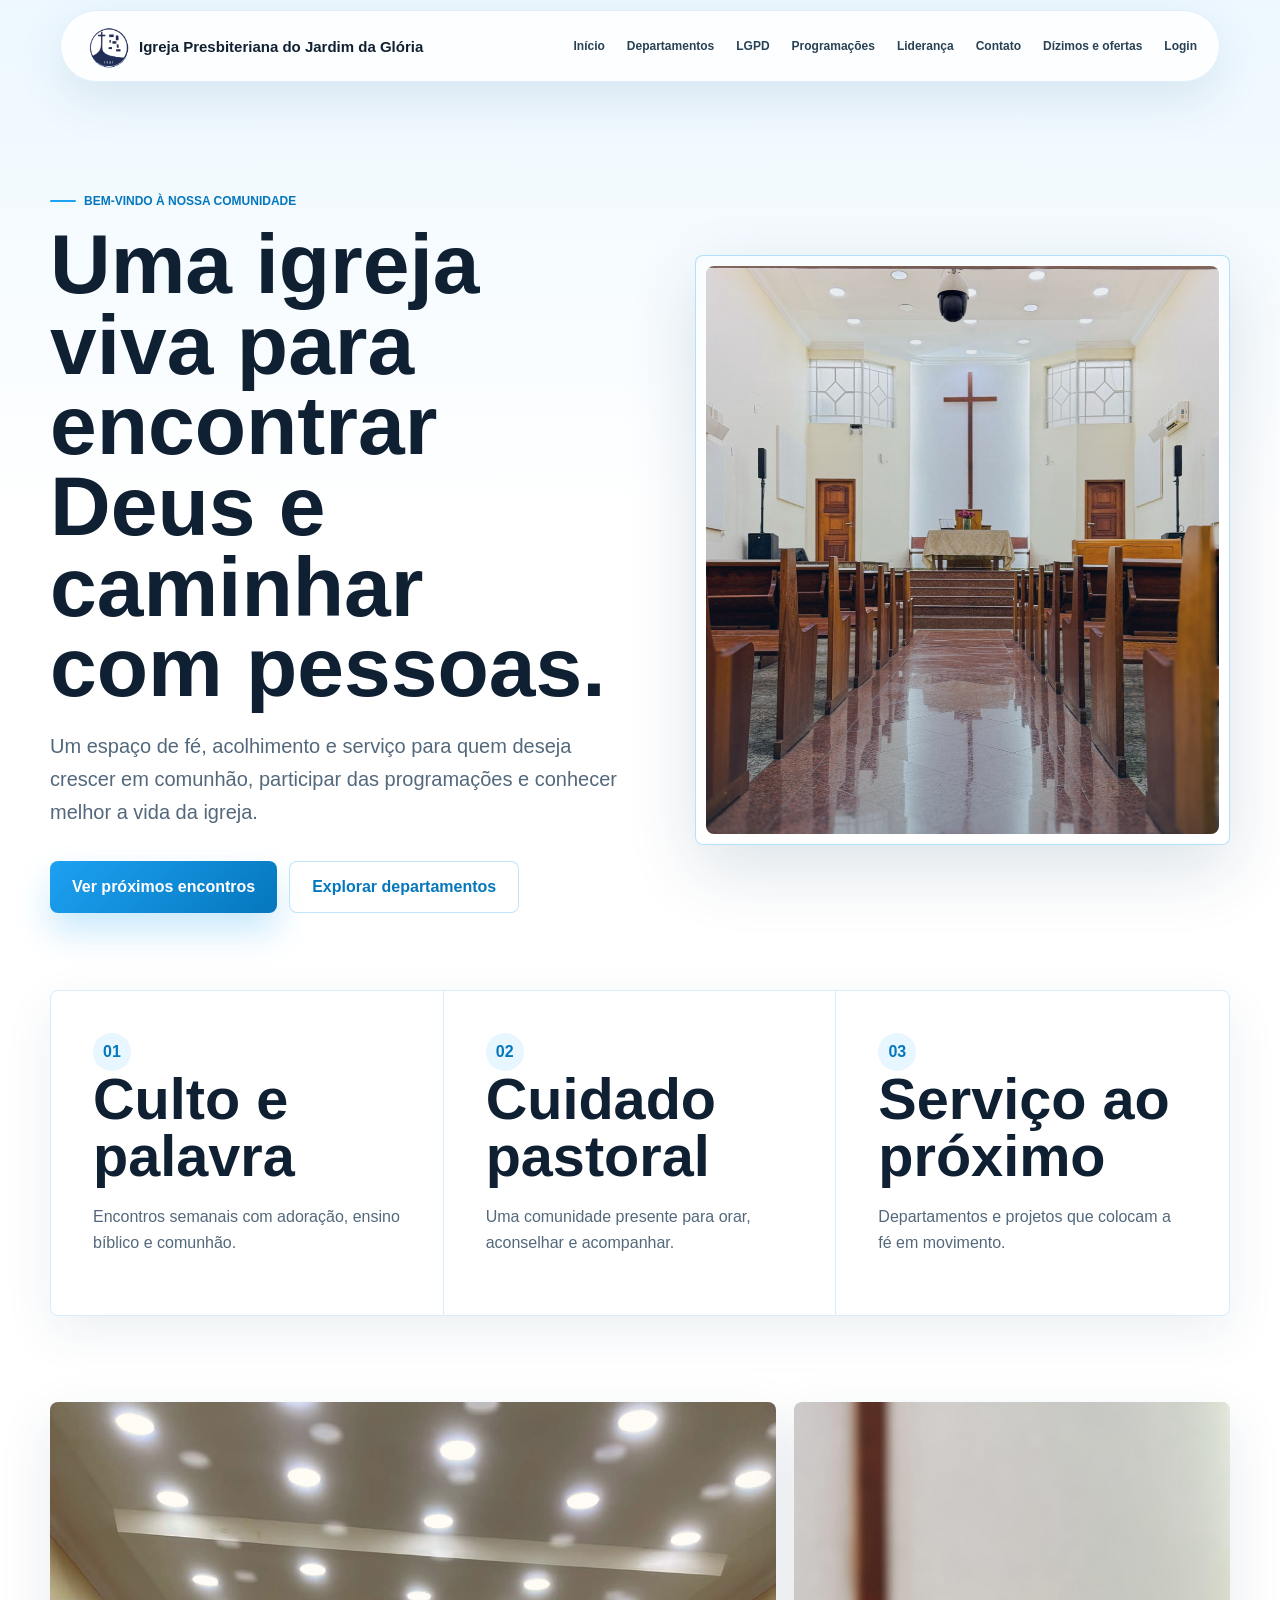
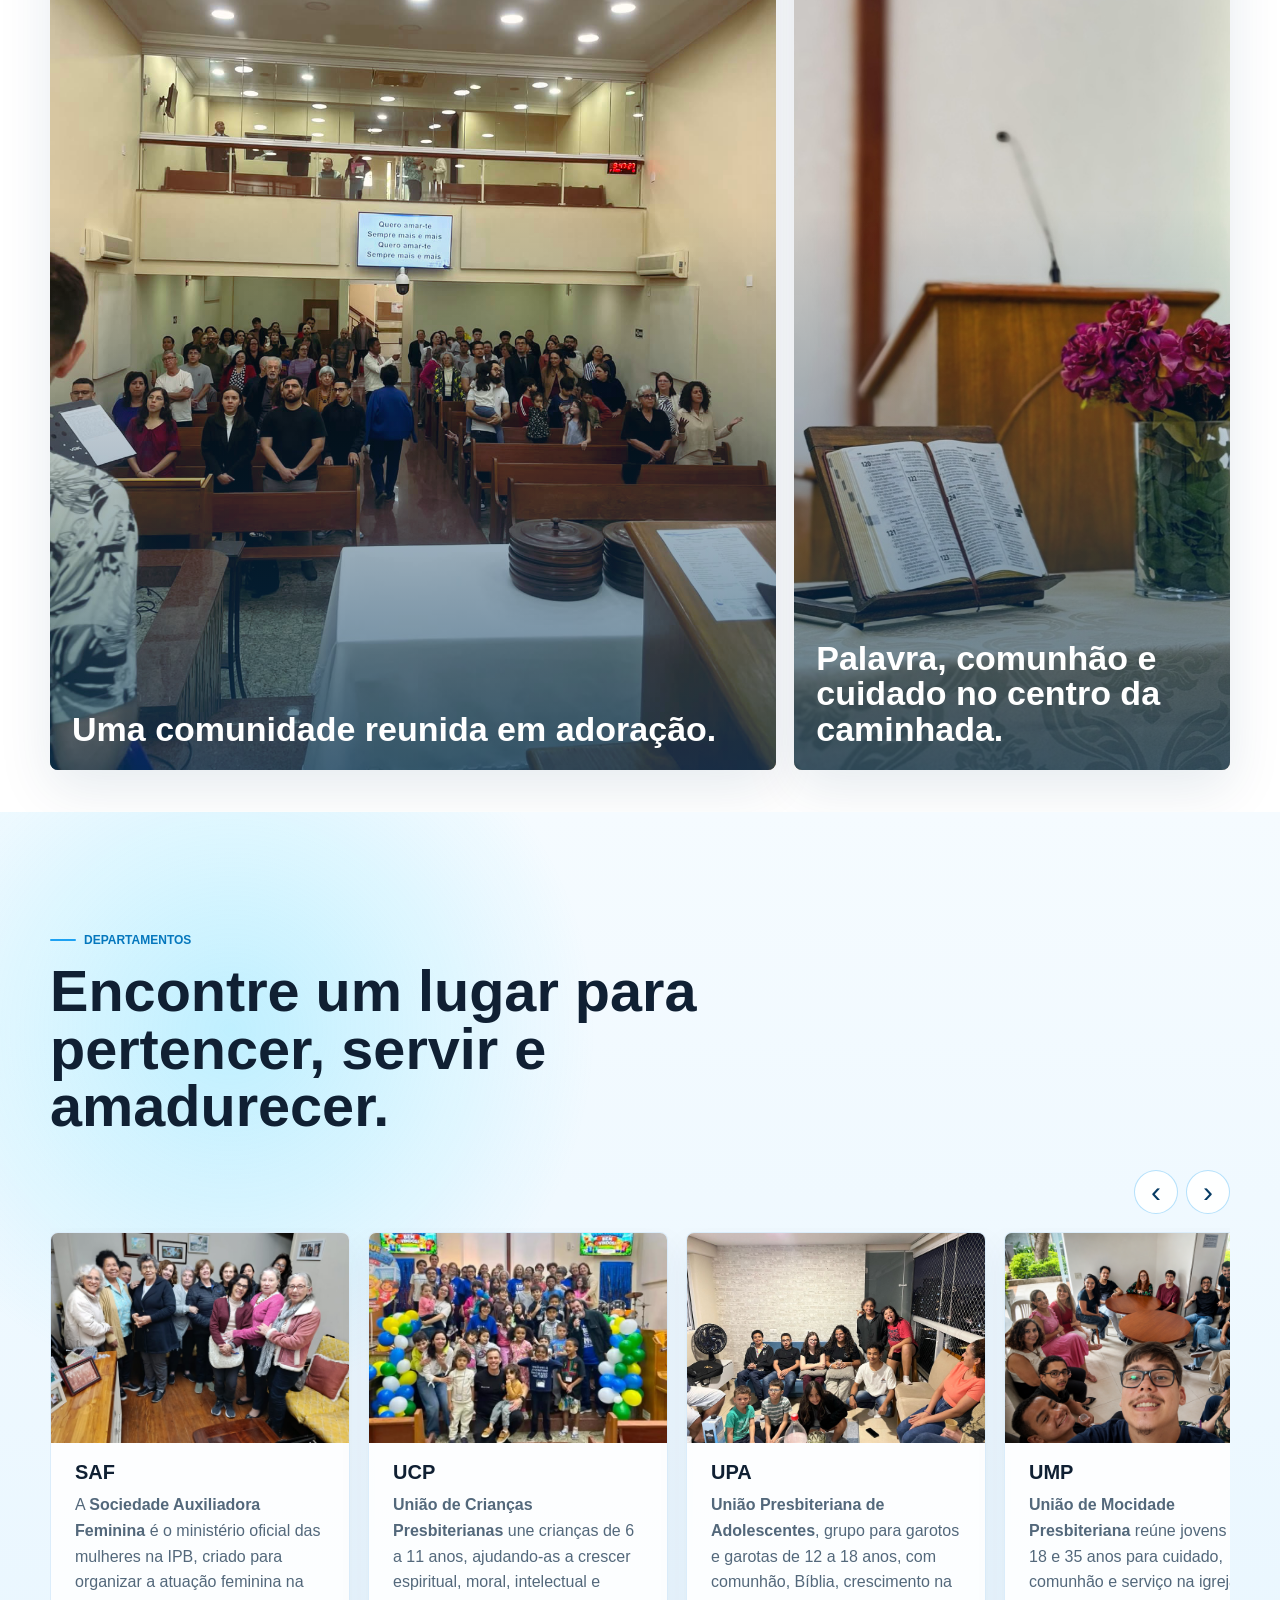
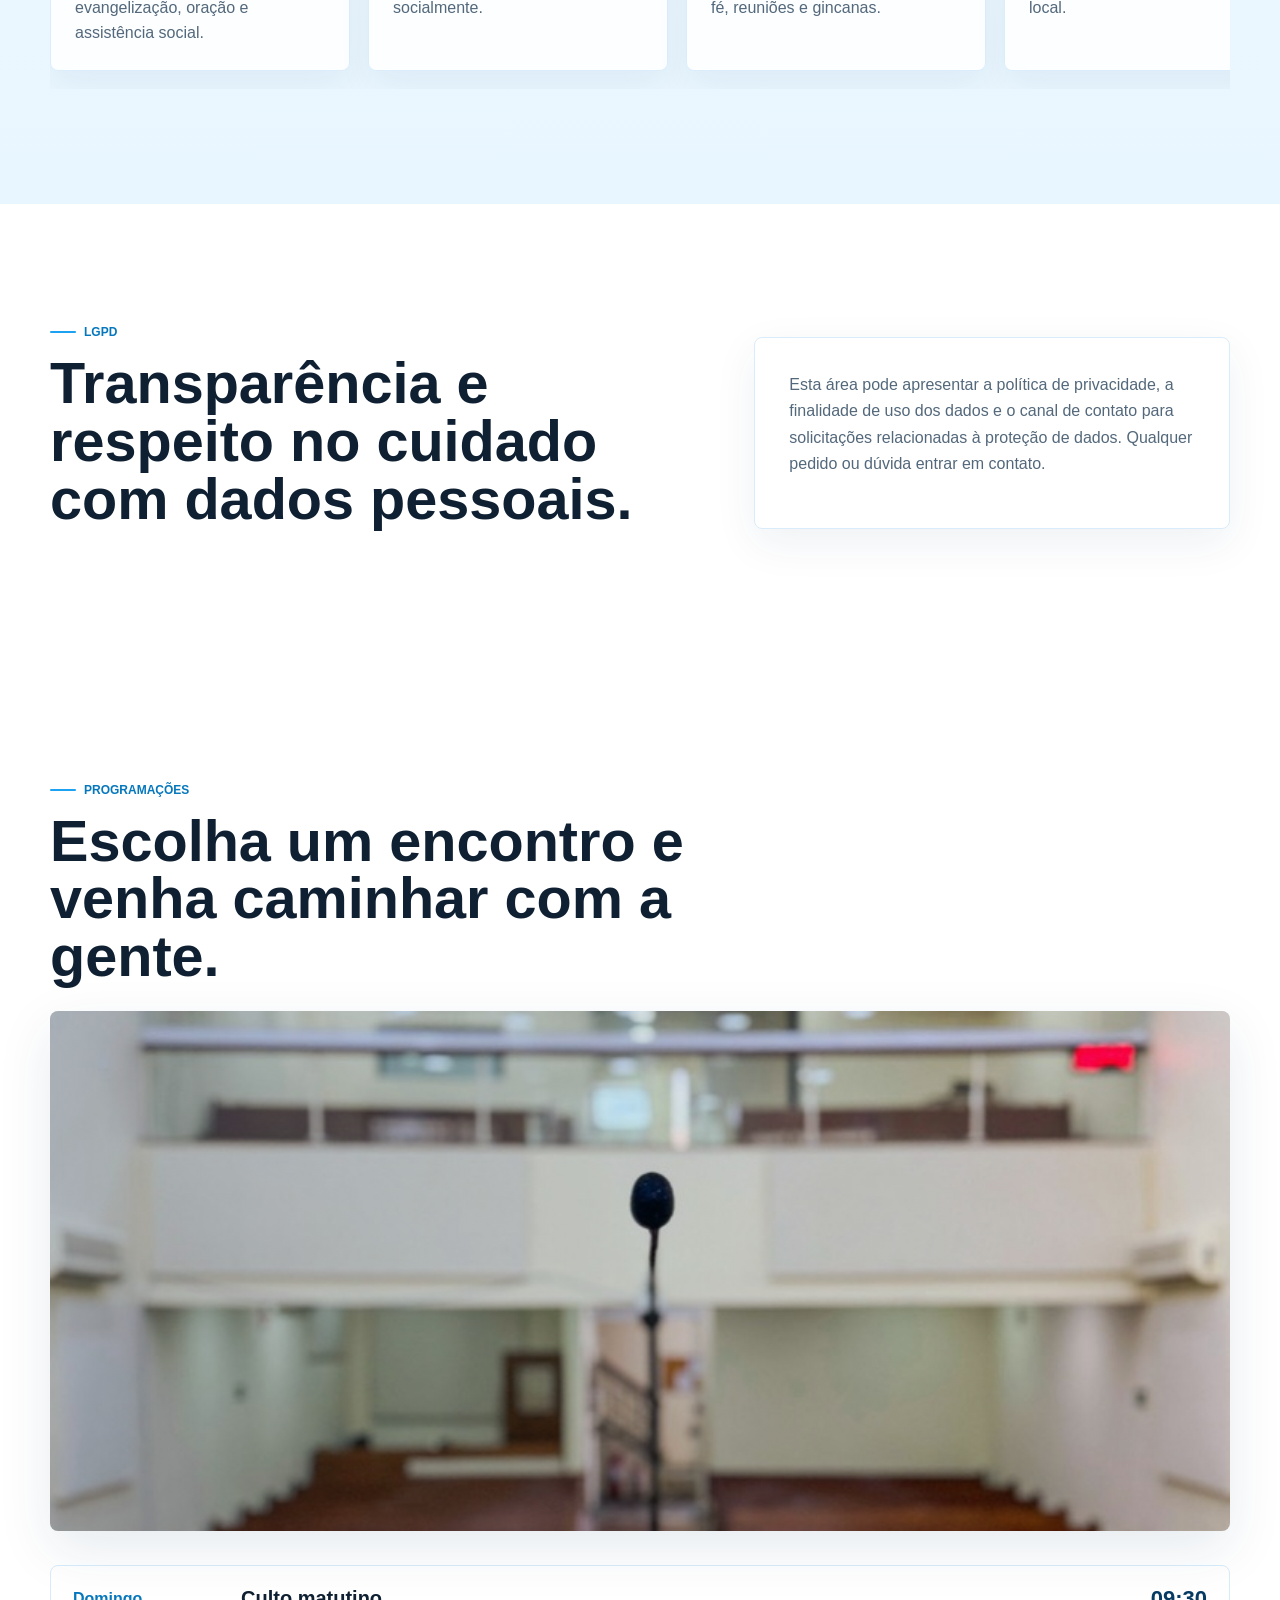
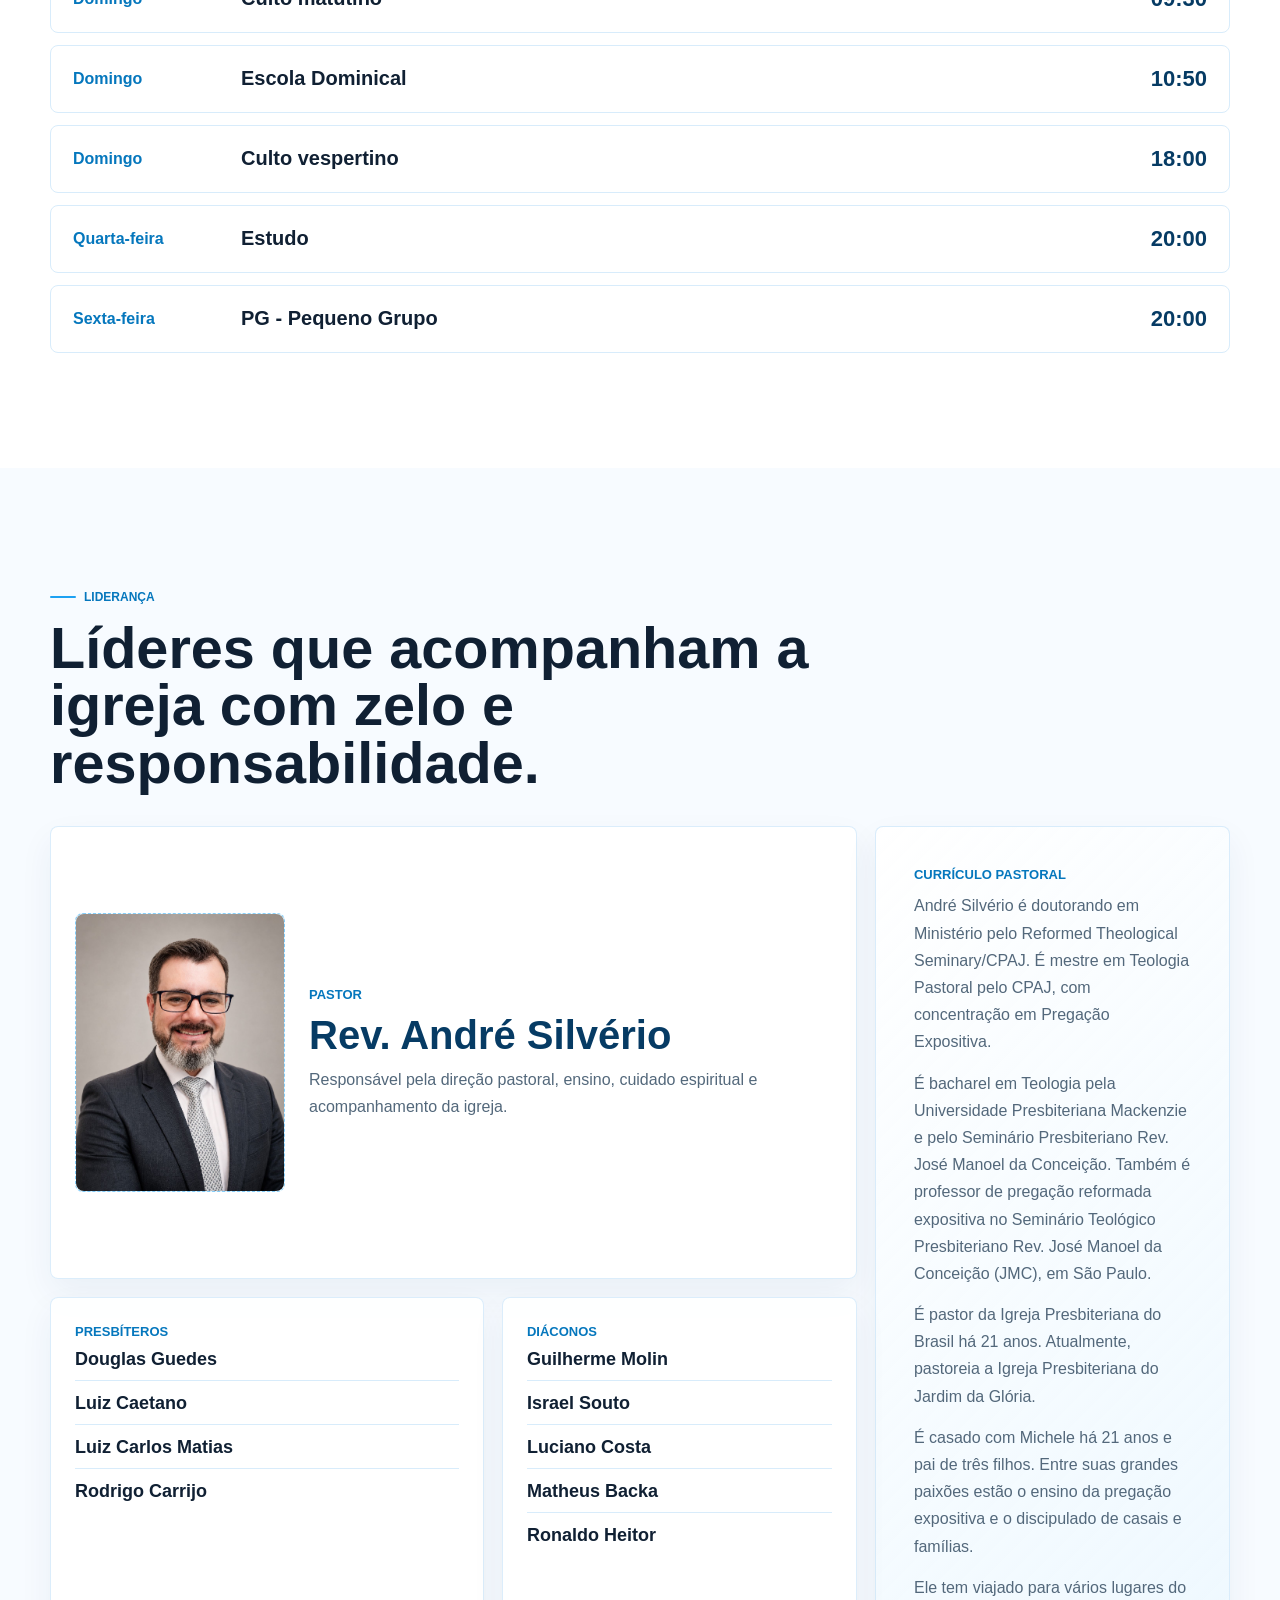
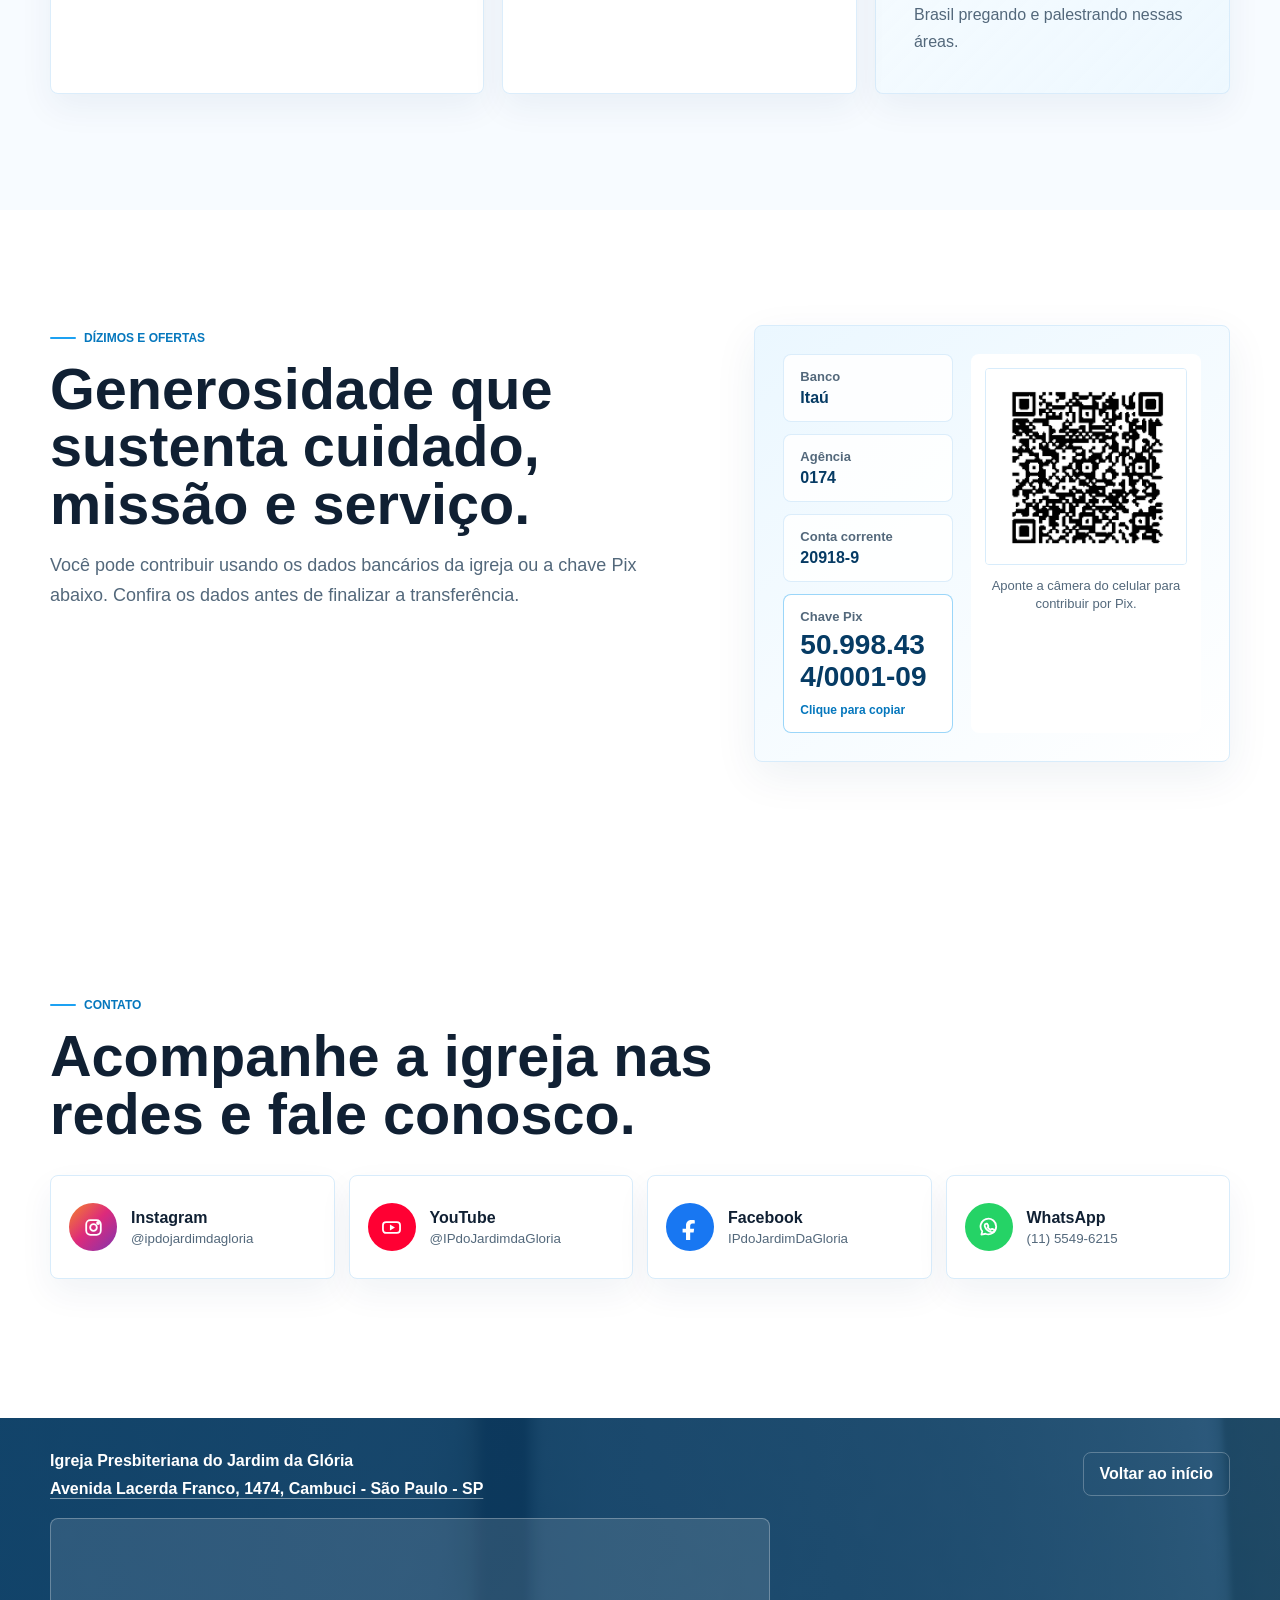
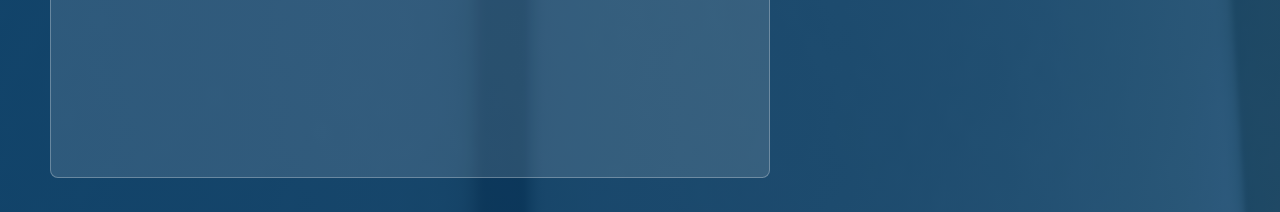
==== commit c4822675: "Update index.html" ====
--- a/index.html
+++ b/index.html
@@ -137,8 +137,8 @@
               </p>
             </article>
 
-            <article class="department-card">
-              <div class="department-photo-placeholder" aria-hidden="true">U</div>
+            <article class="department-card department-photo-card department-ump">
+              <img src="imagens/ump.jpg" alt="Jovens da UMP reunidos em comunhão" />
               <h3>UMP</h3>
               <p>
                 <strong>União de Mocidade Presbiteriana</strong> reúne jovens
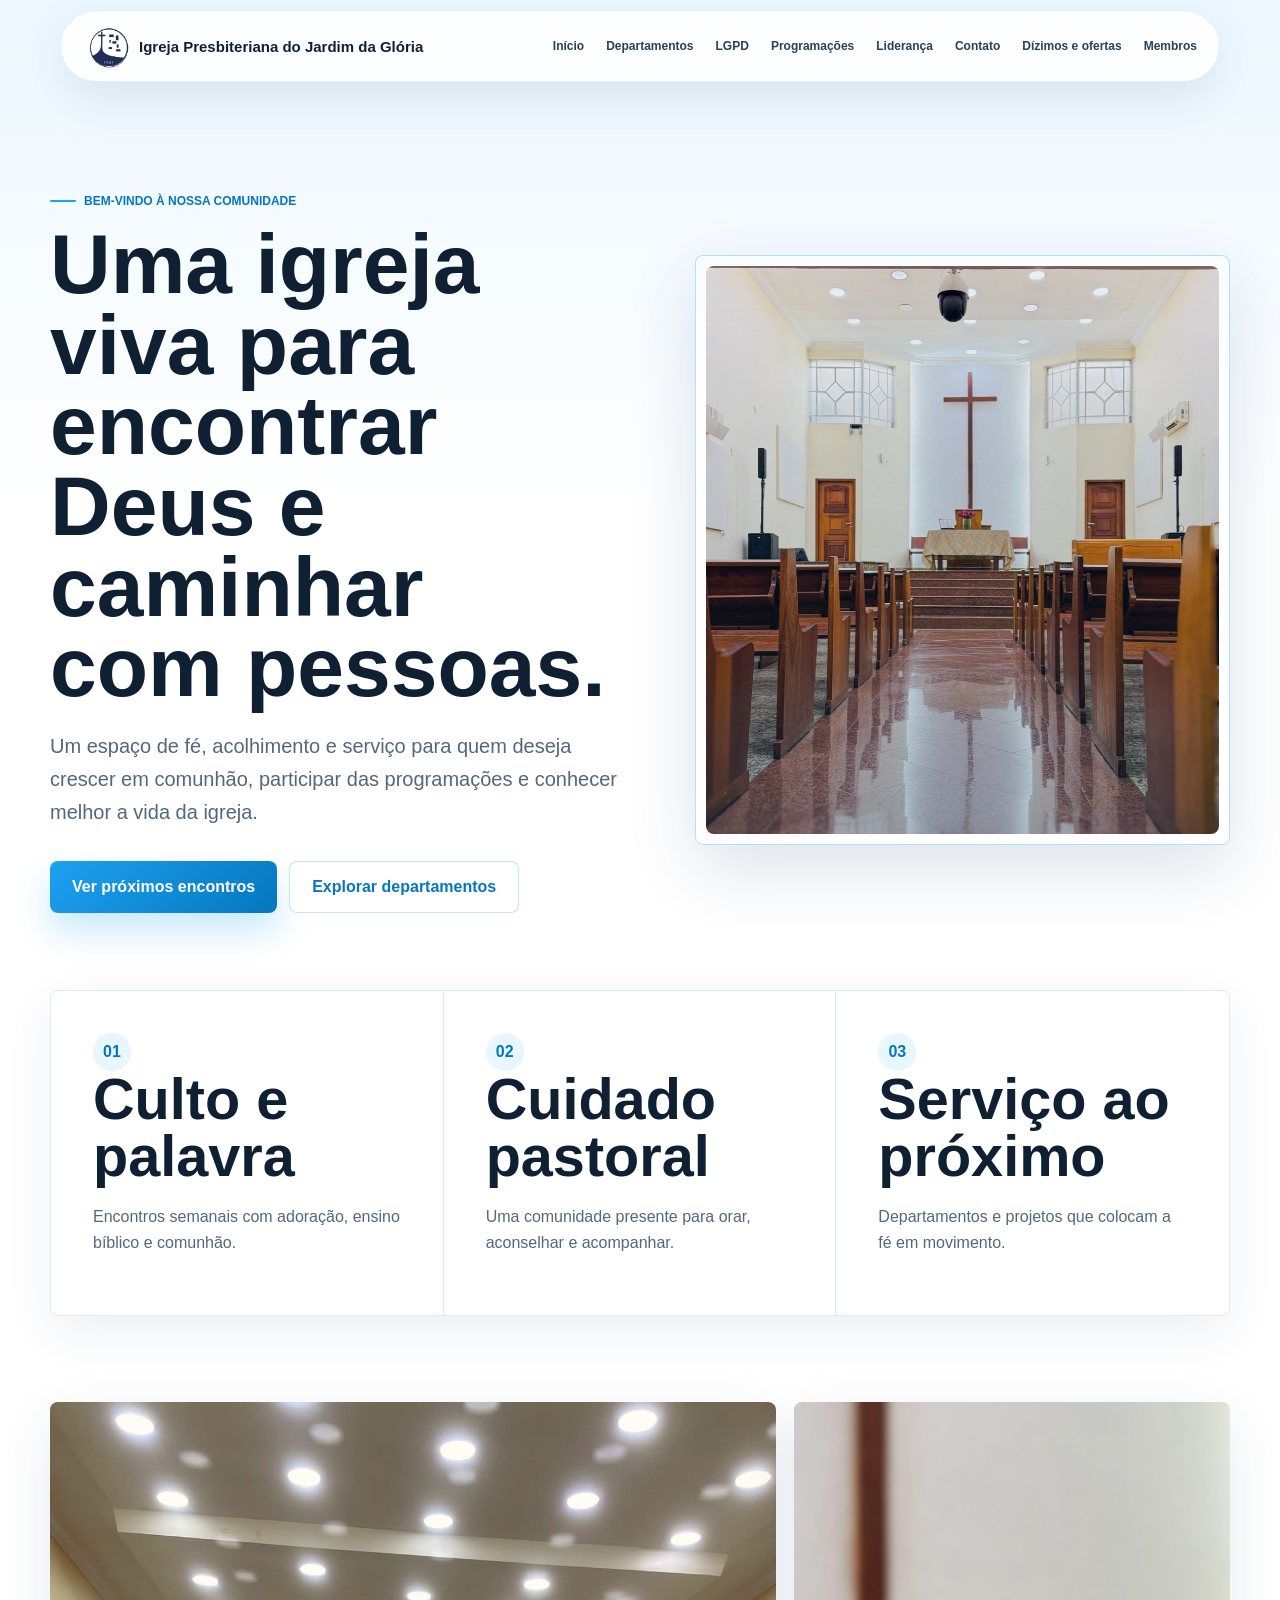
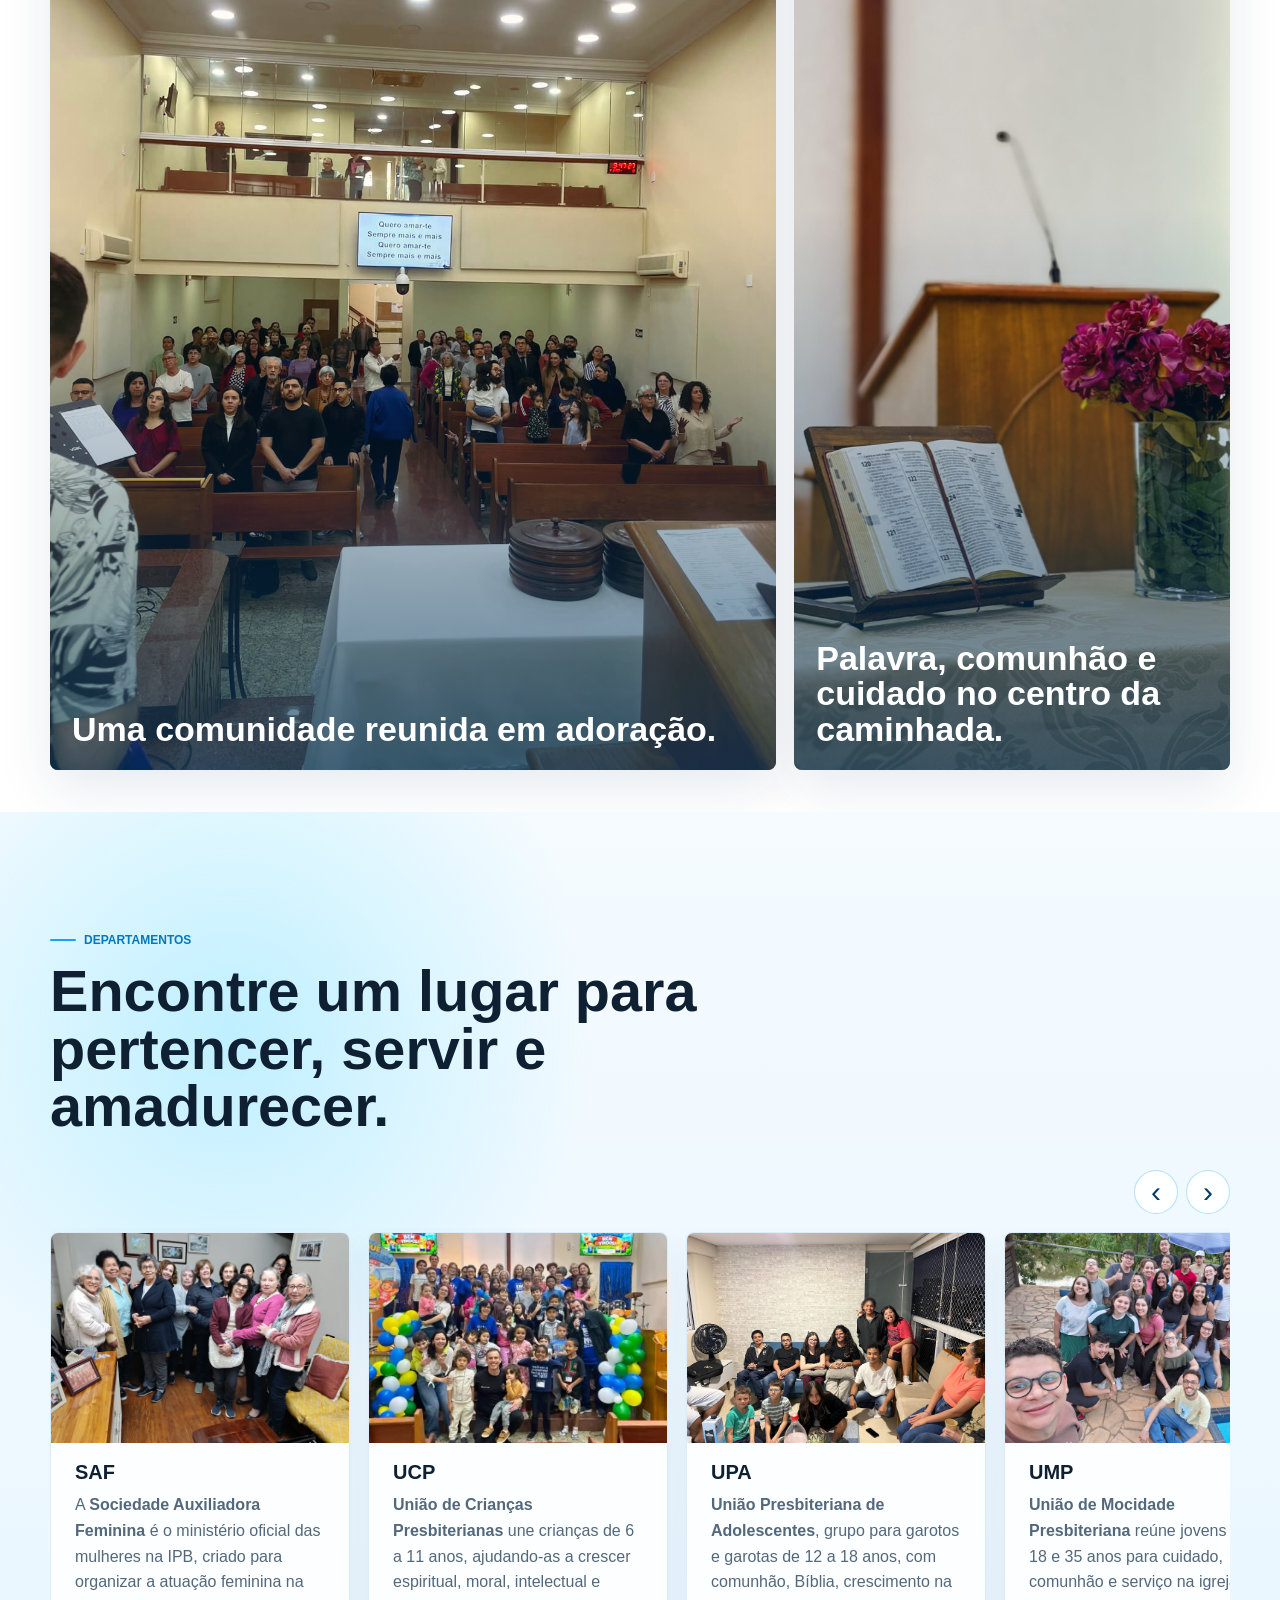
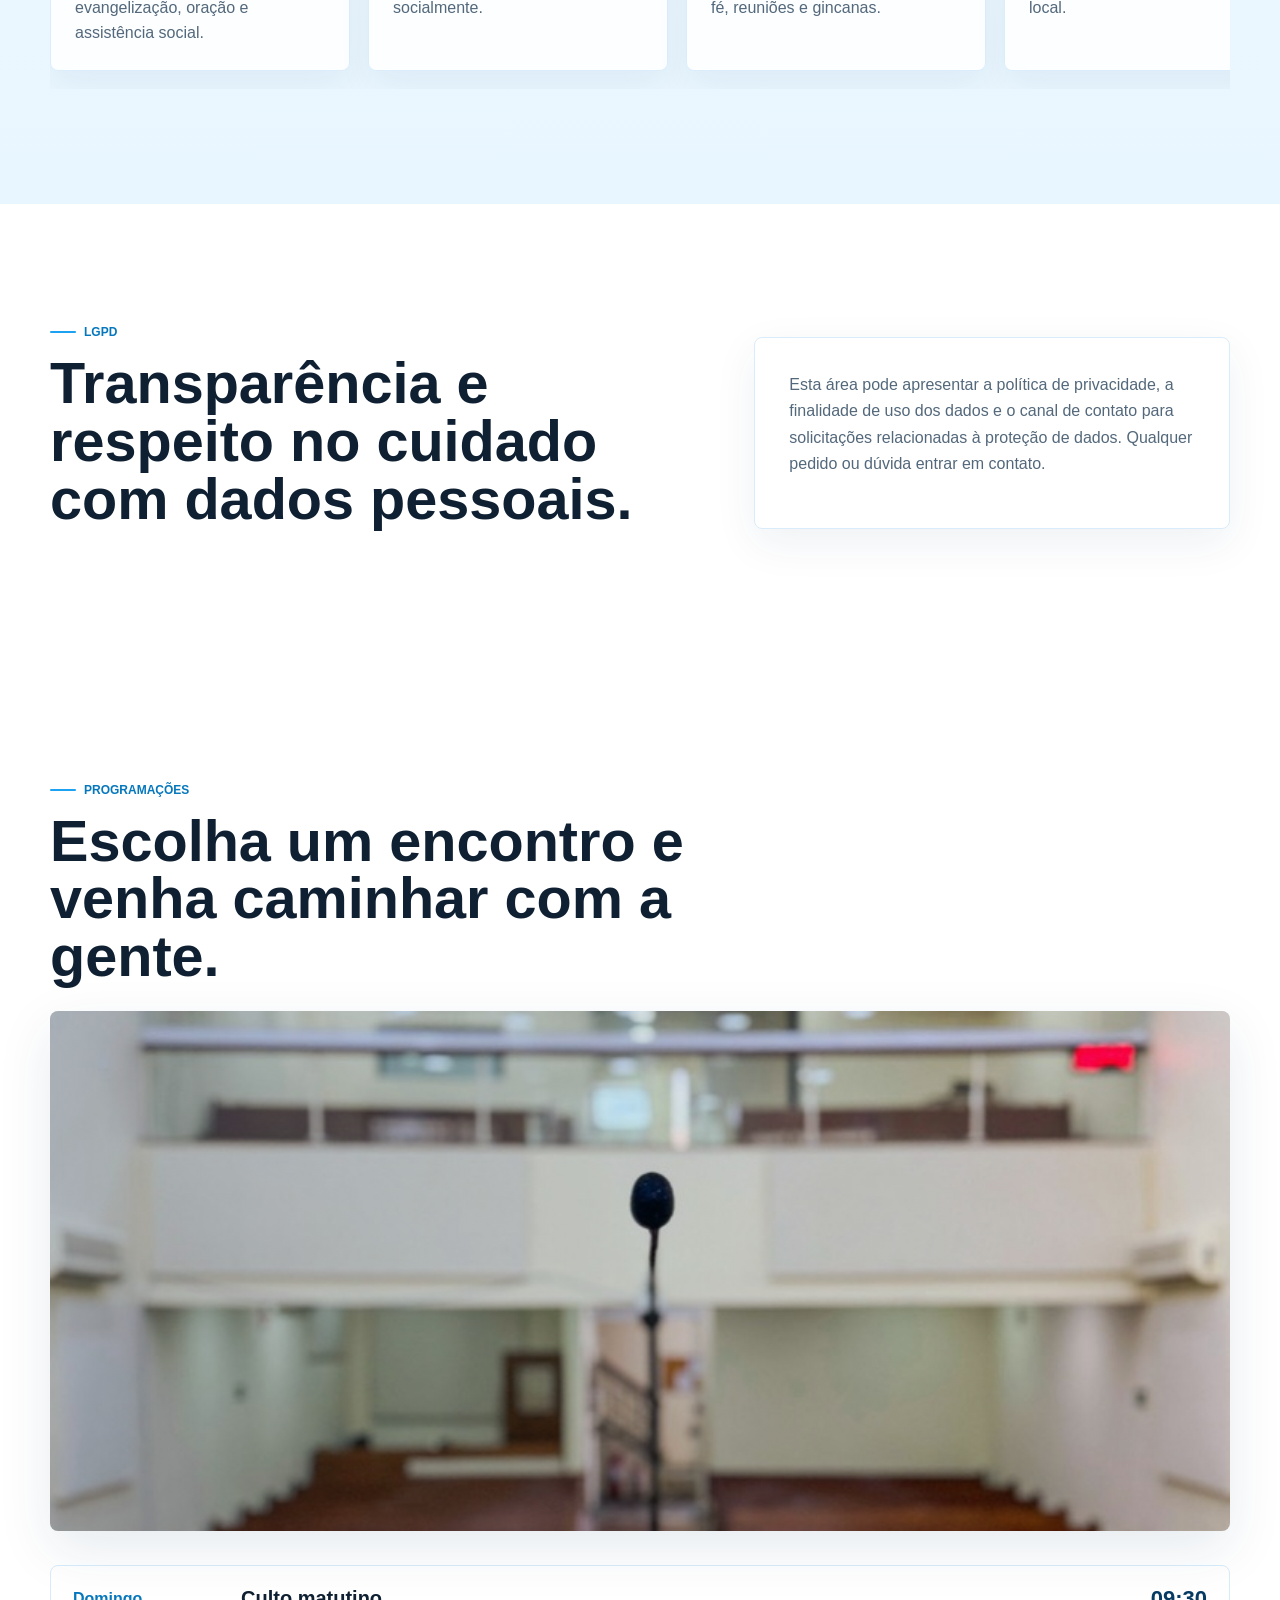
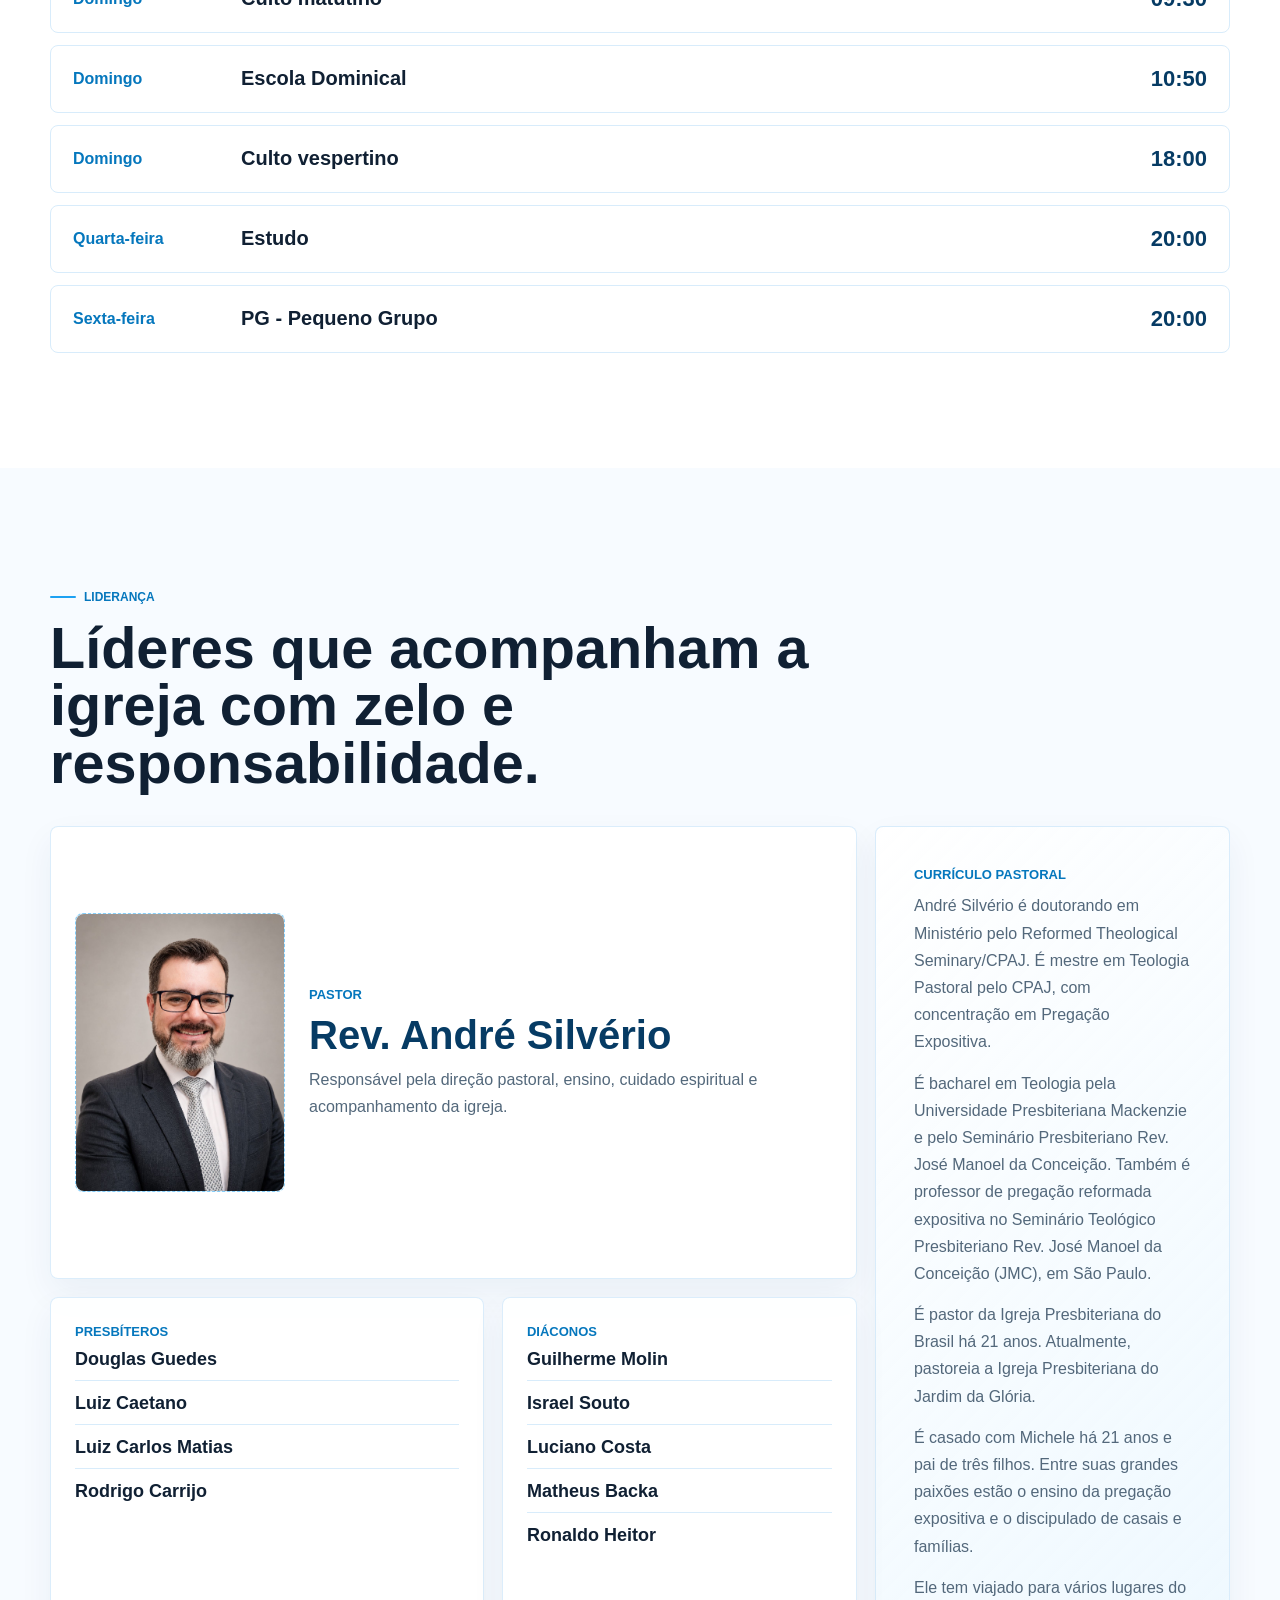
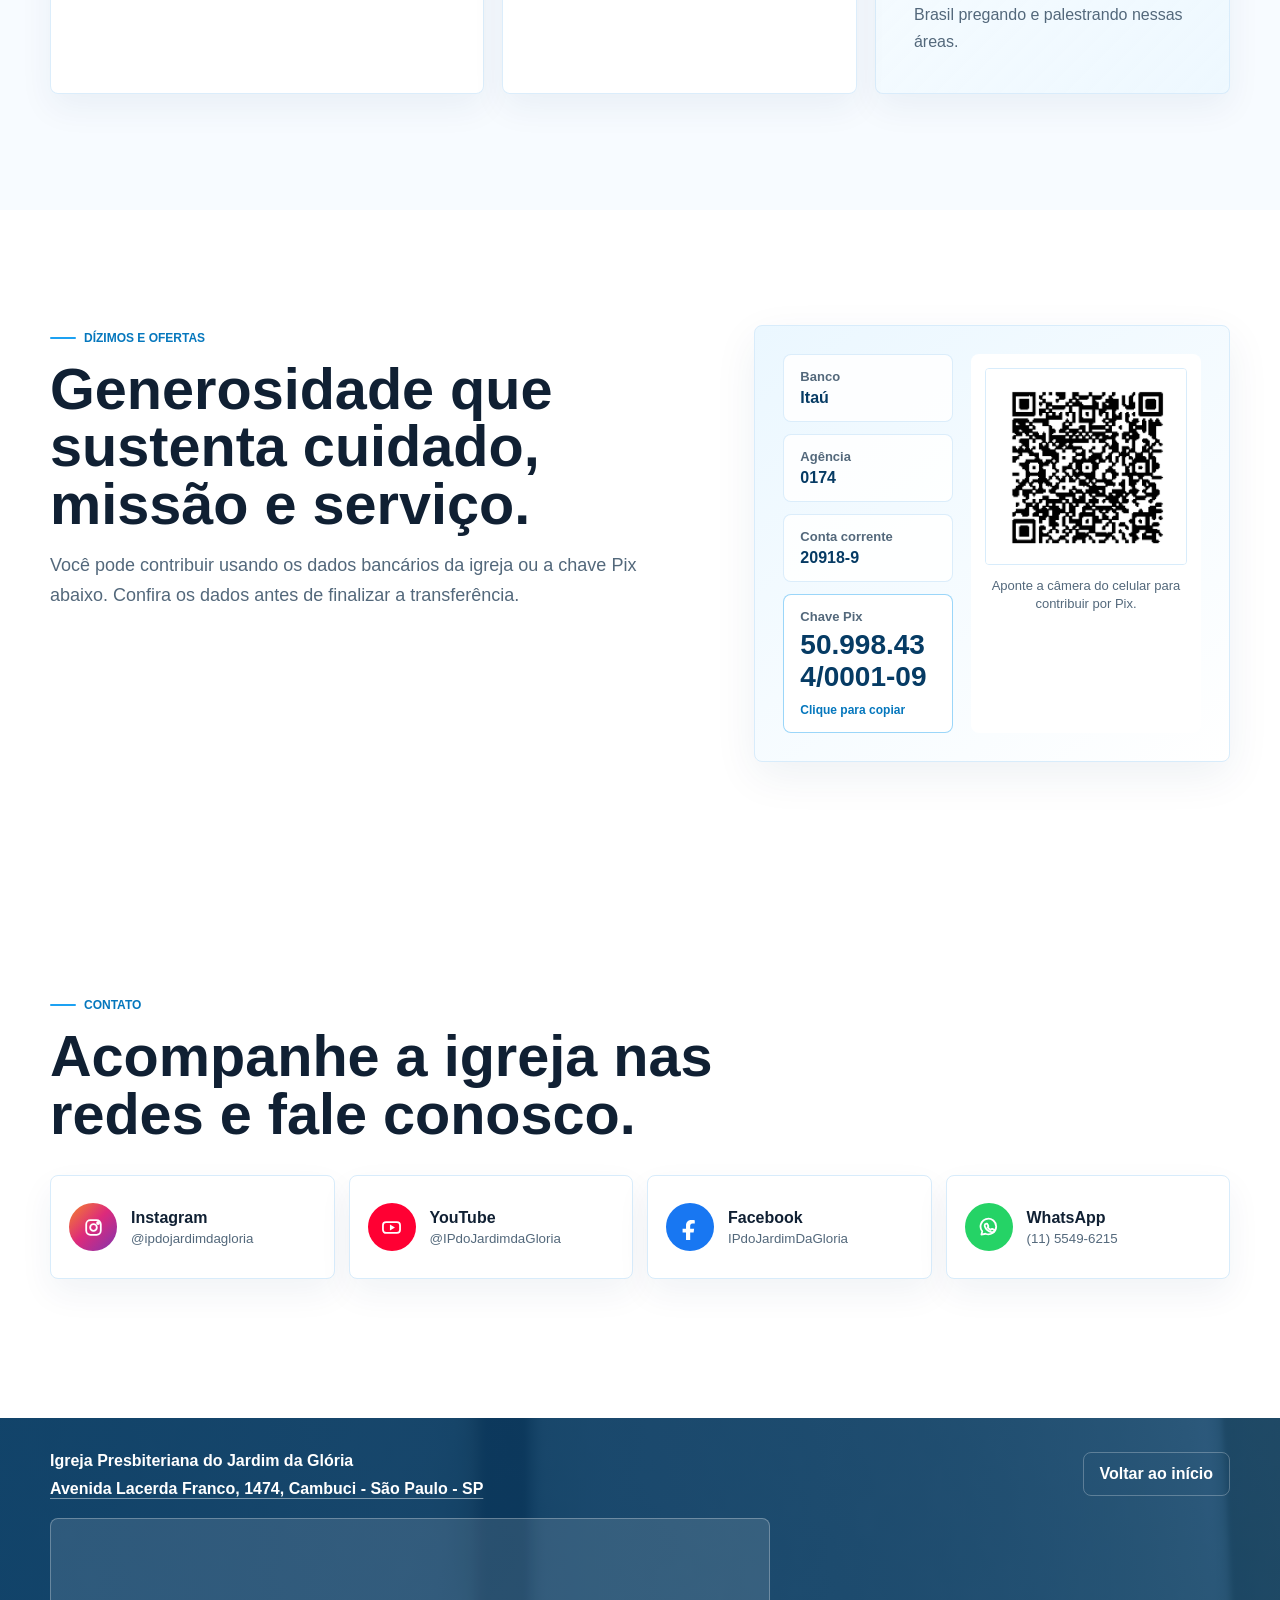
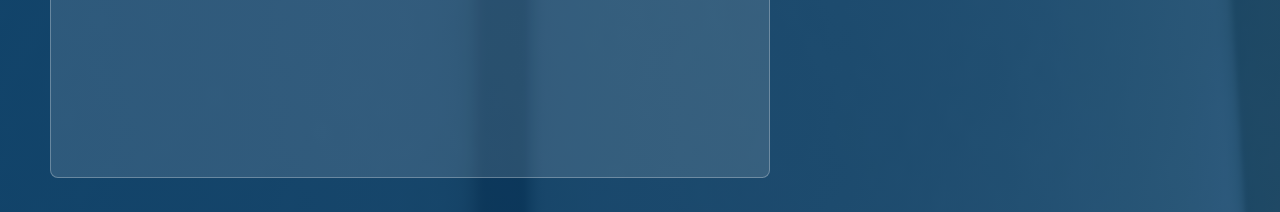
==== commit dd32af17: "Change 'Login' link text to 'Membros'" ====
--- a/index.html
+++ b/index.html
@@ -37,7 +37,7 @@
             target="_blank"
             rel="noopener noreferrer"
           >
-            Login
+            Membros
           </a>
         </nav>
       </header>
